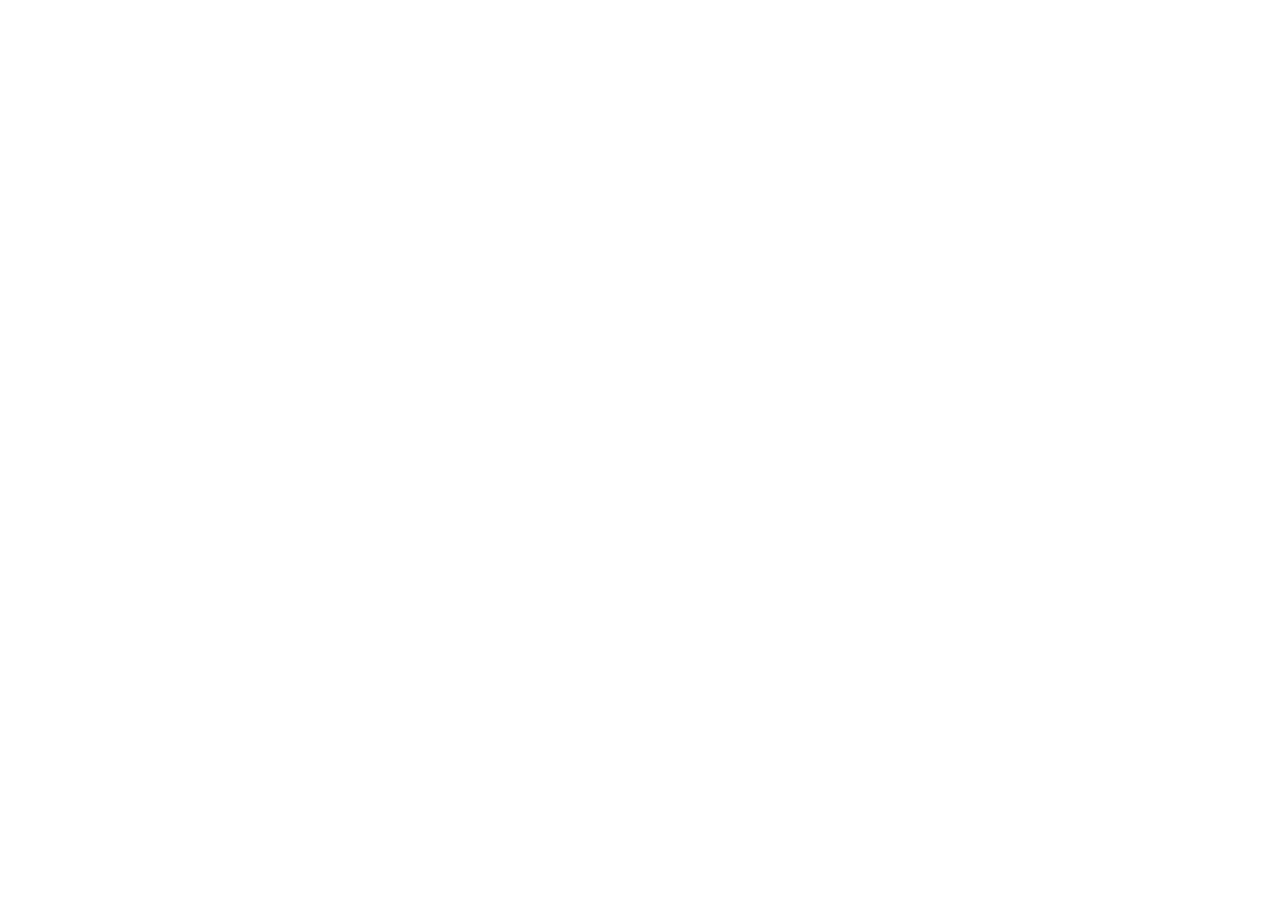
==== index.html @ 4b7cda22 "[skip lovable] Use tech stack vite_react_shadcn_ts_20250728_minor" ====
<!doctype html>
<html lang="en">
  <head>
    <meta charset="UTF-8" />
    <meta name="viewport" content="width=device-width, initial-scale=1.0" />
    <title>massivo-engage-page</title>
    <meta name="description" content="Lovable Generated Project" />
    <meta name="author" content="Lovable" />

    <meta property="og:title" content="massivo-engage-page" />
    <meta property="og:description" content="Lovable Generated Project" />
    <meta property="og:type" content="website" />
    <meta property="og:image" content="https://lovable.dev/opengraph-image-p98pqg.png" />

    <meta name="twitter:card" content="summary_large_image" />
    <meta name="twitter:site" content="@lovable_dev" />
    <meta name="twitter:image" content="https://lovable.dev/opengraph-image-p98pqg.png" />
  </head>

  <body>
    <div id="root"></div>
    <script type="module" src="/src/main.tsx"></script>
  </body>
</html>
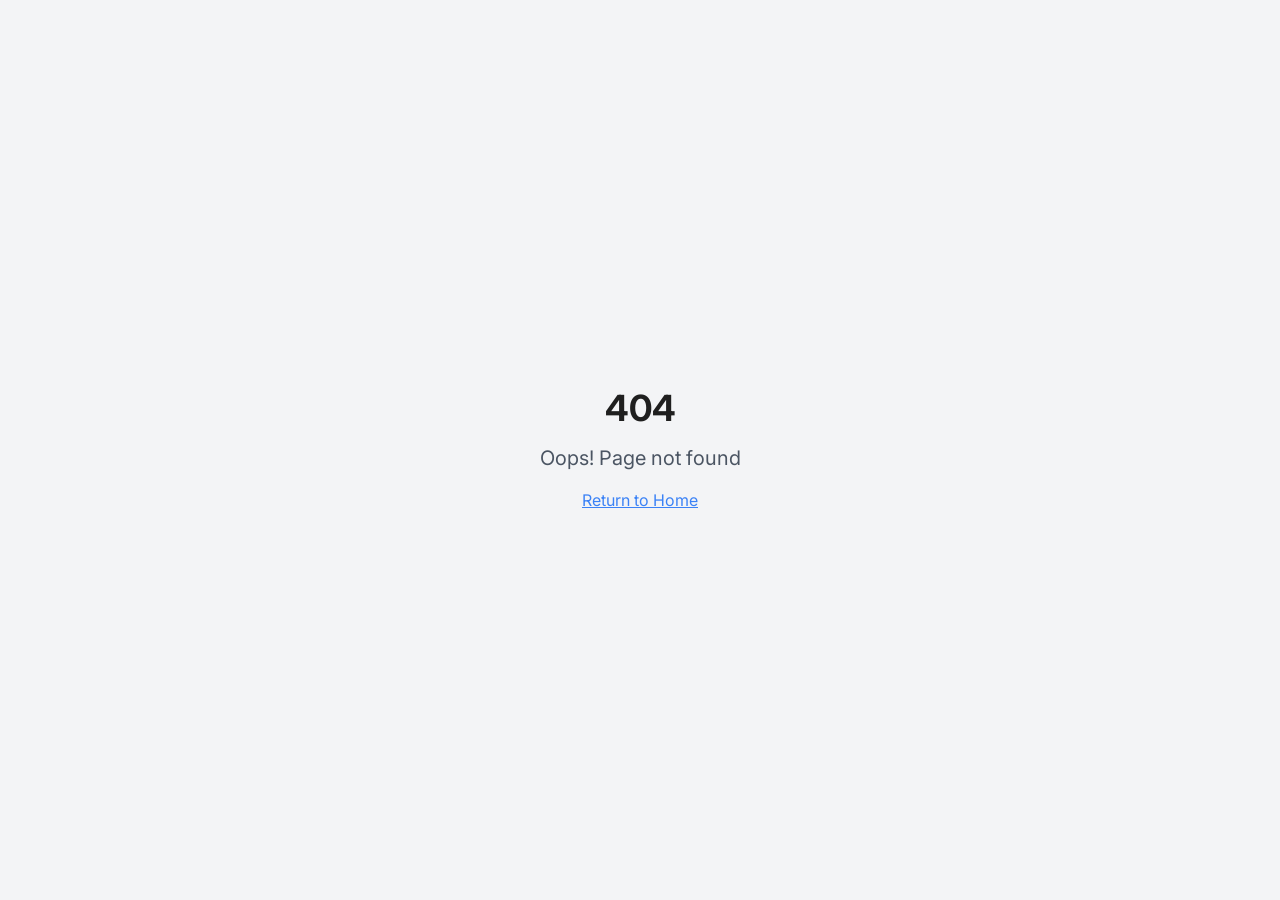
==== commit b7f8e1d8: "Updates" ====
--- a/index.html
+++ b/index.html
@@ -1,24 +1,29 @@
-<!doctype html>
-<html lang="en">
-  <head>
-    <meta charset="UTF-8" />
-    <meta name="viewport" content="width=device-width, initial-scale=1.0" />
-    <title>massivo-engage-page</title>
-    <meta name="description" content="Lovable Generated Project" />
-    <meta name="author" content="Lovable" />
-
-    <meta property="og:title" content="massivo-engage-page" />
-    <meta property="og:description" content="Lovable Generated Project" />
-    <meta property="og:type" content="website" />
-    <meta property="og:image" content="https://lovable.dev/opengraph-image-p98pqg.png" />
-
-    <meta name="twitter:card" content="summary_large_image" />
-    <meta name="twitter:site" content="@lovable_dev" />
-    <meta name="twitter:image" content="https://lovable.dev/opengraph-image-p98pqg.png" />
-  </head>
-
-  <body>
-    <div id="root"></div>
-    <script type="module" src="/src/main.tsx"></script>
-  </body>
-</html>
+<!doctype html>
+<html lang="en">
+  <head>
+    <meta charset="UTF-8" />
+    <meta name="viewport" content="width=device-width, initial-scale=1.0" />
+    <title>EmailMassivo - Smart Email Marketing & Automation Platform</title>
+    <meta name="description" content="Transform your email marketing with EmailMassivo. Powerful automation, beautiful templates, and advanced analytics to grow your business." />
+    <meta name="author" content="EmailMassivo" />
+    <link rel="preconnect" href="https://fonts.googleapis.com">
+    <link rel="preconnect" href="https://fonts.gstatic.com" crossorigin>
+    <link href="https://fonts.googleapis.com/css2?family=Inter:wght@300;400;500;600;700;800;900&display=swap" rel="stylesheet">
+
+    <meta property="og:title" content="EmailMassivo - Smart Email Marketing Platform" />
+    <meta property="og:description" content="Transform your email marketing with powerful automation and analytics" />
+    <meta property="og:type" content="website" />
+    <meta property="og:image" content="https://lovable.dev/opengraph-image-p98pqg.png" />
+
+    <meta name="twitter:card" content="summary_large_image" />
+    <meta name="twitter:site" content="@emailmassivo" />
+    <meta name="twitter:image" content="https://lovable.dev/opengraph-image-p98pqg.png" />
+    <script type="module" crossorigin src="/assets/index-ENmcmm9_.js"></script>
+    <link rel="stylesheet" crossorigin href="/assets/index-BE3-7nTD.css">
+  </head>
+
+  <body>
+    <div id="root"></div>+
+  </body>
+</html>
--- a/assets/index-BE3-7nTD.css
+++ b/assets/index-BE3-7nTD.css
@@ -0,0 +1 @@
+*,:before,:after{--tw-border-spacing-x: 0;--tw-border-spacing-y: 0;--tw-translate-x: 0;--tw-translate-y: 0;--tw-rotate: 0;--tw-skew-x: 0;--tw-skew-y: 0;--tw-scale-x: 1;--tw-scale-y: 1;--tw-pan-x: ;--tw-pan-y: ;--tw-pinch-zoom: ;--tw-scroll-snap-strictness: proximity;--tw-gradient-from-position: ;--tw-gradient-via-position: ;--tw-gradient-to-position: ;--tw-ordinal: ;--tw-slashed-zero: ;--tw-numeric-figure: ;--tw-numeric-spacing: ;--tw-numeric-fraction: ;--tw-ring-inset: ;--tw-ring-offset-width: 0px;--tw-ring-offset-color: #fff;--tw-ring-color: rgb(59 130 246 / .5);--tw-ring-offset-shadow: 0 0 #0000;--tw-ring-shadow: 0 0 #0000;--tw-shadow: 0 0 #0000;--tw-shadow-colored: 0 0 #0000;--tw-blur: ;--tw-brightness: ;--tw-contrast: ;--tw-grayscale: ;--tw-hue-rotate: ;--tw-invert: ;--tw-saturate: ;--tw-sepia: ;--tw-drop-shadow: ;--tw-backdrop-blur: ;--tw-backdrop-brightness: ;--tw-backdrop-contrast: ;--tw-backdrop-grayscale: ;--tw-backdrop-hue-rotate: ;--tw-backdrop-invert: ;--tw-backdrop-opacity: ;--tw-backdrop-saturate: ;--tw-backdrop-sepia: ;--tw-contain-size: ;--tw-contain-layout: ;--tw-contain-paint: ;--tw-contain-style: }::backdrop{--tw-border-spacing-x: 0;--tw-border-spacing-y: 0;--tw-translate-x: 0;--tw-translate-y: 0;--tw-rotate: 0;--tw-skew-x: 0;--tw-skew-y: 0;--tw-scale-x: 1;--tw-scale-y: 1;--tw-pan-x: ;--tw-pan-y: ;--tw-pinch-zoom: ;--tw-scroll-snap-strictness: proximity;--tw-gradient-from-position: ;--tw-gradient-via-position: ;--tw-gradient-to-position: ;--tw-ordinal: ;--tw-slashed-zero: ;--tw-numeric-figure: ;--tw-numeric-spacing: ;--tw-numeric-fraction: ;--tw-ring-inset: ;--tw-ring-offset-width: 0px;--tw-ring-offset-color: #fff;--tw-ring-color: rgb(59 130 246 / .5);--tw-ring-offset-shadow: 0 0 #0000;--tw-ring-shadow: 0 0 #0000;--tw-shadow: 0 0 #0000;--tw-shadow-colored: 0 0 #0000;--tw-blur: ;--tw-brightness: ;--tw-contrast: ;--tw-grayscale: ;--tw-hue-rotate: ;--tw-invert: ;--tw-saturate: ;--tw-sepia: ;--tw-drop-shadow: ;--tw-backdrop-blur: ;--tw-backdrop-brightness: ;--tw-backdrop-contrast: ;--tw-backdrop-grayscale: ;--tw-backdrop-hue-rotate: ;--tw-backdrop-invert: ;--tw-backdrop-opacity: ;--tw-backdrop-saturate: ;--tw-backdrop-sepia: ;--tw-contain-size: ;--tw-contain-layout: ;--tw-contain-paint: ;--tw-contain-style: }*,:before,:after{box-sizing:border-box;border-width:0;border-style:solid;border-color:#e5e7eb}:before,:after{--tw-content: ""}html,:host{line-height:1.5;-webkit-text-size-adjust:100%;-moz-tab-size:4;-o-tab-size:4;tab-size:4;font-family:ui-sans-serif,system-ui,sans-serif,"Apple Color Emoji","Segoe UI Emoji",Segoe UI Symbol,"Noto Color Emoji";font-feature-settings:normal;font-variation-settings:normal;-webkit-tap-highlight-color:transparent}body{margin:0;line-height:inherit}hr{height:0;color:inherit;border-top-width:1px}abbr:where([title]){-webkit-text-decoration:underline dotted;text-decoration:underline dotted}h1,h2,h3,h4,h5,h6{font-size:inherit;font-weight:inherit}a{color:inherit;text-decoration:inherit}b,strong{font-weight:bolder}code,kbd,samp,pre{font-family:ui-monospace,SFMono-Regular,Menlo,Monaco,Consolas,Liberation Mono,Courier New,monospace;font-feature-settings:normal;font-variation-settings:normal;font-size:1em}small{font-size:80%}sub,sup{font-size:75%;line-height:0;position:relative;vertical-align:baseline}sub{bottom:-.25em}sup{top:-.5em}table{text-indent:0;border-color:inherit;border-collapse:collapse}button,input,optgroup,select,textarea{font-family:inherit;font-feature-settings:inherit;font-variation-settings:inherit;font-size:100%;font-weight:inherit;line-height:inherit;letter-spacing:inherit;color:inherit;margin:0;padding:0}button,select{text-transform:none}button,input:where([type=button]),input:where([type=reset]),input:where([type=submit]){-webkit-appearance:button;background-color:transparent;background-image:none}:-moz-focusring{outline:auto}:-moz-ui-invalid{box-shadow:none}progress{vertical-align:baseline}::-webkit-inner-spin-button,::-webkit-outer-spin-button{height:auto}[type=search]{-webkit-appearance:textfield;outline-offset:-2px}::-webkit-search-decoration{-webkit-appearance:none}::-webkit-file-upload-button{-webkit-appearance:button;font:inherit}summary{display:list-item}blockquote,dl,dd,h1,h2,h3,h4,h5,h6,hr,figure,p,pre{margin:0}fieldset{margin:0;padding:0}legend{padding:0}ol,ul,menu{list-style:none;margin:0;padding:0}dialog{padding:0}textarea{resize:vertical}input::-moz-placeholder,textarea::-moz-placeholder{opacity:1;color:#9ca3af}input::placeholder,textarea::placeholder{opacity:1;color:#9ca3af}button,[role=button]{cursor:pointer}:disabled{cursor:default}img,svg,video,canvas,audio,iframe,embed,object{display:block;vertical-align:middle}img,video{max-width:100%;height:auto}[hidden]:where(:not([hidden=until-found])){display:none}:root{--background: 0 0% 98%;--foreground: 0 0% 12%;--card: 0 0% 100%;--card-foreground: 0 0% 12%;--popover: 0 0% 100%;--popover-foreground: 0 0% 12%;--primary: 221 83% 53%;--primary-foreground: 0 0% 100%;--secondary: 0 0% 96%;--secondary-foreground: 0 0% 12%;--muted: 0 0% 92%;--muted-foreground: 0 0% 45%;--accent: 221 83% 53%;--accent-foreground: 0 0% 100%;--destructive: 0 84% 60%;--destructive-foreground: 0 0% 100%;--border: 0 0% 90%;--input: 0 0% 90%;--ring: 221 83% 53%;--radius: .5rem;--hero-gradient-from: 221 83% 53%;--hero-gradient-to: 221 83% 53%;--glass-bg: 0 0% 100% / .8;--glass-border: 0 0% 90%;--shadow-sm: 0 1px 2px 0 hsl(0 0% 0% / .05);--shadow-md: 0 2px 4px 0 hsl(0 0% 0% / .06);--shadow-lg: 0 4px 8px 0 hsl(0 0% 0% / .08);--shadow-xl: 0 8px 16px 0 hsl(0 0% 0% / .1)}.dark{--background: 0 0% 7%;--foreground: 0 0% 95%;--card: 0 0% 10%;--card-foreground: 0 0% 95%;--popover: 0 0% 10%;--popover-foreground: 0 0% 95%;--primary: 221 83% 53%;--primary-foreground: 0 0% 100%;--secondary: 0 0% 14%;--secondary-foreground: 0 0% 95%;--muted: 0 0% 14%;--muted-foreground: 0 0% 60%;--accent: 221 83% 53%;--accent-foreground: 0 0% 100%;--destructive: 0 63% 31%;--destructive-foreground: 0 0% 100%;--border: 0 0% 20%;--input: 0 0% 20%;--ring: 221 83% 53%;--hero-gradient-from: 221 83% 53%;--hero-gradient-to: 221 83% 53%;--glass-bg: 0 0% 10% / .8;--glass-border: 0 0% 20%;--shadow-sm: 0 1px 2px 0 hsl(0 0% 0% / .5);--shadow-md: 0 2px 4px 0 hsl(0 0% 0% / .6);--shadow-lg: 0 4px 8px 0 hsl(0 0% 0% / .7);--shadow-xl: 0 8px 16px 0 hsl(0 0% 0% / .8)}*{border-color:hsl(var(--border))}body{background-color:hsl(var(--background));font-family:ui-sans-serif,system-ui,sans-serif,"Apple Color Emoji","Segoe UI Emoji",Segoe UI Symbol,"Noto Color Emoji";color:hsl(var(--foreground));-webkit-font-smoothing:antialiased;-moz-osx-font-smoothing:grayscale;font-family:Inter,-apple-system,BlinkMacSystemFont,Segoe UI,sans-serif}html{scroll-behavior:smooth}.container{width:100%;margin-right:auto;margin-left:auto;padding-right:2rem;padding-left:2rem}@media (min-width: 1400px){.container{max-width:1400px}}.sr-only{position:absolute;width:1px;height:1px;padding:0;margin:-1px;overflow:hidden;clip:rect(0,0,0,0);white-space:nowrap;border-width:0}.pointer-events-none{pointer-events:none}.pointer-events-auto{pointer-events:auto}.visible{visibility:visible}.invisible{visibility:hidden}.fixed{position:fixed}.absolute{position:absolute}.relative{position:relative}.inset-0{top:0;right:0;bottom:0;left:0}.inset-x-0{left:0;right:0}.inset-y-0{top:0;bottom:0}.-bottom-12{bottom:-3rem}.-left-12{left:-3rem}.-right-12{right:-3rem}.-top-12{top:-3rem}.-top-3{top:-.75rem}.bottom-0{bottom:0}.left-0{left:0}.left-1{left:.25rem}.left-1\/2{left:50%}.left-2{left:.5rem}.left-\[50\%\]{left:50%}.right-0{right:0}.right-1{right:.25rem}.right-2{right:.5rem}.right-3{right:.75rem}.right-4{right:1rem}.top-0{top:0}.top-1\.5{top:.375rem}.top-1\/2{top:50%}.top-2{top:.5rem}.top-3\.5{top:.875rem}.top-4{top:1rem}.top-\[1px\]{top:1px}.top-\[50\%\]{top:50%}.top-\[60\%\]{top:60%}.top-full{top:100%}.z-10{z-index:10}.z-20{z-index:20}.z-50{z-index:50}.z-\[100\]{z-index:100}.z-\[1\]{z-index:1}.order-1{order:1}.order-2{order:2}.-mx-1{margin-left:-.25rem;margin-right:-.25rem}.mx-2{margin-left:.5rem;margin-right:.5rem}.mx-3\.5{margin-left:.875rem;margin-right:.875rem}.mx-auto{margin-left:auto;margin-right:auto}.my-0\.5{margin-top:.125rem;margin-bottom:.125rem}.my-1{margin-top:.25rem;margin-bottom:.25rem}.-ml-4{margin-left:-1rem}.-mt-4{margin-top:-1rem}.mb-1{margin-bottom:.25rem}.mb-12{margin-bottom:3rem}.mb-24{margin-bottom:6rem}.mb-3{margin-bottom:.75rem}.mb-32{margin-bottom:8rem}.mb-4{margin-bottom:1rem}.mb-6{margin-bottom:1.5rem}.mb-8{margin-bottom:2rem}.ml-1{margin-left:.25rem}.ml-2{margin-left:.5rem}.ml-auto{margin-left:auto}.mr-2{margin-right:.5rem}.mt-0\.5{margin-top:.125rem}.mt-1{margin-top:.25rem}.mt-1\.5{margin-top:.375rem}.mt-2{margin-top:.5rem}.mt-24{margin-top:6rem}.mt-4{margin-top:1rem}.mt-auto{margin-top:auto}.block{display:block}.flex{display:flex}.inline-flex{display:inline-flex}.table{display:table}.grid{display:grid}.hidden{display:none}.aspect-square{aspect-ratio:1 / 1}.aspect-video{aspect-ratio:16 / 9}.size-4{width:1rem;height:1rem}.h-1\.5{height:.375rem}.h-10{height:2.5rem}.h-11{height:2.75rem}.h-12{height:3rem}.h-2{height:.5rem}.h-2\.5{height:.625rem}.h-3{height:.75rem}.h-3\.5{height:.875rem}.h-4{height:1rem}.h-5{height:1.25rem}.h-6{height:1.5rem}.h-7{height:1.75rem}.h-8{height:2rem}.h-9{height:2.25rem}.h-\[1px\]{height:1px}.h-\[var\(--radix-navigation-menu-viewport-height\)\]{height:var(--radix-navigation-menu-viewport-height)}.h-\[var\(--radix-select-trigger-height\)\]{height:var(--radix-select-trigger-height)}.h-auto{height:auto}.h-full{height:100%}.h-px{height:1px}.h-svh{height:100svh}.max-h-96{max-height:24rem}.max-h-\[300px\]{max-height:300px}.max-h-screen{max-height:100vh}.min-h-0{min-height:0px}.min-h-\[80px\]{min-height:80px}.min-h-screen{min-height:100vh}.min-h-svh{min-height:100svh}.w-0{width:0px}.w-1{width:.25rem}.w-10{width:2.5rem}.w-11{width:2.75rem}.w-12{width:3rem}.w-2{width:.5rem}.w-2\.5{width:.625rem}.w-3{width:.75rem}.w-3\.5{width:.875rem}.w-3\/4{width:75%}.w-4{width:1rem}.w-5{width:1.25rem}.w-6{width:1.5rem}.w-64{width:16rem}.w-7{width:1.75rem}.w-72{width:18rem}.w-8{width:2rem}.w-9{width:2.25rem}.w-\[--sidebar-width\]{width:var(--sidebar-width)}.w-\[100px\]{width:100px}.w-\[1px\]{width:1px}.w-auto{width:auto}.w-full{width:100%}.w-max{width:-moz-max-content;width:max-content}.w-px{width:1px}.min-w-0{min-width:0px}.min-w-5{min-width:1.25rem}.min-w-\[12rem\]{min-width:12rem}.min-w-\[8rem\]{min-width:8rem}.min-w-\[var\(--radix-select-trigger-width\)\]{min-width:var(--radix-select-trigger-width)}.max-w-2xl{max-width:42rem}.max-w-3xl{max-width:48rem}.max-w-4xl{max-width:56rem}.max-w-6xl{max-width:72rem}.max-w-7xl{max-width:80rem}.max-w-\[--skeleton-width\]{max-width:var(--skeleton-width)}.max-w-lg{max-width:32rem}.max-w-max{max-width:-moz-max-content;max-width:max-content}.max-w-sm{max-width:24rem}.max-w-xl{max-width:36rem}.flex-1{flex:1 1 0%}.flex-shrink-0,.shrink-0{flex-shrink:0}.grow{flex-grow:1}.grow-0{flex-grow:0}.basis-full{flex-basis:100%}.caption-bottom{caption-side:bottom}.border-collapse{border-collapse:collapse}.-translate-x-1\/2{--tw-translate-x: -50%;transform:translate(var(--tw-translate-x),var(--tw-translate-y)) rotate(var(--tw-rotate)) skew(var(--tw-skew-x)) skewY(var(--tw-skew-y)) scaleX(var(--tw-scale-x)) scaleY(var(--tw-scale-y))}.-translate-x-px{--tw-translate-x: -1px;transform:translate(var(--tw-translate-x),var(--tw-translate-y)) rotate(var(--tw-rotate)) skew(var(--tw-skew-x)) skewY(var(--tw-skew-y)) scaleX(var(--tw-scale-x)) scaleY(var(--tw-scale-y))}.-translate-y-1\/2{--tw-translate-y: -50%;transform:translate(var(--tw-translate-x),var(--tw-translate-y)) rotate(var(--tw-rotate)) skew(var(--tw-skew-x)) skewY(var(--tw-skew-y)) scaleX(var(--tw-scale-x)) scaleY(var(--tw-scale-y))}.translate-x-\[-50\%\]{--tw-translate-x: -50%;transform:translate(var(--tw-translate-x),var(--tw-translate-y)) rotate(var(--tw-rotate)) skew(var(--tw-skew-x)) skewY(var(--tw-skew-y)) scaleX(var(--tw-scale-x)) scaleY(var(--tw-scale-y))}.translate-x-px{--tw-translate-x: 1px;transform:translate(var(--tw-translate-x),var(--tw-translate-y)) rotate(var(--tw-rotate)) skew(var(--tw-skew-x)) skewY(var(--tw-skew-y)) scaleX(var(--tw-scale-x)) scaleY(var(--tw-scale-y))}.translate-y-\[-50\%\]{--tw-translate-y: -50%;transform:translate(var(--tw-translate-x),var(--tw-translate-y)) rotate(var(--tw-rotate)) skew(var(--tw-skew-x)) skewY(var(--tw-skew-y)) scaleX(var(--tw-scale-x)) scaleY(var(--tw-scale-y))}.rotate-45{--tw-rotate: 45deg;transform:translate(var(--tw-translate-x),var(--tw-translate-y)) rotate(var(--tw-rotate)) skew(var(--tw-skew-x)) skewY(var(--tw-skew-y)) scaleX(var(--tw-scale-x)) scaleY(var(--tw-scale-y))}.rotate-90{--tw-rotate: 90deg;transform:translate(var(--tw-translate-x),var(--tw-translate-y)) rotate(var(--tw-rotate)) skew(var(--tw-skew-x)) skewY(var(--tw-skew-y)) scaleX(var(--tw-scale-x)) scaleY(var(--tw-scale-y))}.transform{transform:translate(var(--tw-translate-x),var(--tw-translate-y)) rotate(var(--tw-rotate)) skew(var(--tw-skew-x)) skewY(var(--tw-skew-y)) scaleX(var(--tw-scale-x)) scaleY(var(--tw-scale-y))}@keyframes fade-in{0%{opacity:0;transform:translateY(10px)}to{opacity:1;transform:translateY(0)}}.animate-fade-in{animation:fade-in .6s ease-out}@keyframes fade-in-up{0%{opacity:0;transform:translateY(20px)}to{opacity:1;transform:translateY(0)}}.animate-fade-in-up{animation:fade-in-up .8s ease-out}@keyframes pulse{50%{opacity:.5}}.animate-pulse{animation:pulse 2s cubic-bezier(.4,0,.6,1) infinite}.cursor-default{cursor:default}.cursor-pointer{cursor:pointer}.touch-none{touch-action:none}.select-none{-webkit-user-select:none;-moz-user-select:none;user-select:none}.list-none{list-style-type:none}.flex-row{flex-direction:row}.flex-col{flex-direction:column}.flex-col-reverse{flex-direction:column-reverse}.flex-wrap{flex-wrap:wrap}.items-start{align-items:flex-start}.items-end{align-items:flex-end}.items-center{align-items:center}.items-stretch{align-items:stretch}.justify-end{justify-content:flex-end}.justify-center{justify-content:center}.justify-between{justify-content:space-between}.gap-1{gap:.25rem}.gap-1\.5{gap:.375rem}.gap-12{gap:3rem}.gap-2{gap:.5rem}.gap-20{gap:5rem}.gap-24{gap:6rem}.gap-4{gap:1rem}.gap-8{gap:2rem}.space-x-1>:not([hidden])~:not([hidden]){--tw-space-x-reverse: 0;margin-right:calc(.25rem * var(--tw-space-x-reverse));margin-left:calc(.25rem * calc(1 - var(--tw-space-x-reverse)))}.space-x-16>:not([hidden])~:not([hidden]){--tw-space-x-reverse: 0;margin-right:calc(4rem * var(--tw-space-x-reverse));margin-left:calc(4rem * calc(1 - var(--tw-space-x-reverse)))}.space-x-2>:not([hidden])~:not([hidden]){--tw-space-x-reverse: 0;margin-right:calc(.5rem * var(--tw-space-x-reverse));margin-left:calc(.5rem * calc(1 - var(--tw-space-x-reverse)))}.space-x-3>:not([hidden])~:not([hidden]){--tw-space-x-reverse: 0;margin-right:calc(.75rem * var(--tw-space-x-reverse));margin-left:calc(.75rem * calc(1 - var(--tw-space-x-reverse)))}.space-x-4>:not([hidden])~:not([hidden]){--tw-space-x-reverse: 0;margin-right:calc(1rem * var(--tw-space-x-reverse));margin-left:calc(1rem * calc(1 - var(--tw-space-x-reverse)))}.space-x-6>:not([hidden])~:not([hidden]){--tw-space-x-reverse: 0;margin-right:calc(1.5rem * var(--tw-space-x-reverse));margin-left:calc(1.5rem * calc(1 - var(--tw-space-x-reverse)))}.space-x-8>:not([hidden])~:not([hidden]){--tw-space-x-reverse: 0;margin-right:calc(2rem * var(--tw-space-x-reverse));margin-left:calc(2rem * calc(1 - var(--tw-space-x-reverse)))}.space-y-1>:not([hidden])~:not([hidden]){--tw-space-y-reverse: 0;margin-top:calc(.25rem * calc(1 - var(--tw-space-y-reverse)));margin-bottom:calc(.25rem * var(--tw-space-y-reverse))}.space-y-1\.5>:not([hidden])~:not([hidden]){--tw-space-y-reverse: 0;margin-top:calc(.375rem * calc(1 - var(--tw-space-y-reverse)));margin-bottom:calc(.375rem * var(--tw-space-y-reverse))}.space-y-2>:not([hidden])~:not([hidden]){--tw-space-y-reverse: 0;margin-top:calc(.5rem * calc(1 - var(--tw-space-y-reverse)));margin-bottom:calc(.5rem * var(--tw-space-y-reverse))}.space-y-2\.5>:not([hidden])~:not([hidden]){--tw-space-y-reverse: 0;margin-top:calc(.625rem * calc(1 - var(--tw-space-y-reverse)));margin-bottom:calc(.625rem * var(--tw-space-y-reverse))}.space-y-3>:not([hidden])~:not([hidden]){--tw-space-y-reverse: 0;margin-top:calc(.75rem * calc(1 - var(--tw-space-y-reverse)));margin-bottom:calc(.75rem * var(--tw-space-y-reverse))}.space-y-4>:not([hidden])~:not([hidden]){--tw-space-y-reverse: 0;margin-top:calc(1rem * calc(1 - var(--tw-space-y-reverse)));margin-bottom:calc(1rem * var(--tw-space-y-reverse))}.space-y-6>:not([hidden])~:not([hidden]){--tw-space-y-reverse: 0;margin-top:calc(1.5rem * calc(1 - var(--tw-space-y-reverse)));margin-bottom:calc(1.5rem * var(--tw-space-y-reverse))}.space-y-8>:not([hidden])~:not([hidden]){--tw-space-y-reverse: 0;margin-top:calc(2rem * calc(1 - var(--tw-space-y-reverse)));margin-bottom:calc(2rem * var(--tw-space-y-reverse))}.overflow-auto{overflow:auto}.overflow-hidden{overflow:hidden}.overflow-y-auto{overflow-y:auto}.overflow-x-hidden{overflow-x:hidden}.whitespace-nowrap{white-space:nowrap}.break-words{overflow-wrap:break-word}.rounded-\[2px\]{border-radius:2px}.rounded-\[inherit\]{border-radius:inherit}.rounded-full{border-radius:9999px}.rounded-lg{border-radius:var(--radius)}.rounded-md{border-radius:calc(var(--radius) - 2px)}.rounded-sm{border-radius:calc(var(--radius) - 4px)}.rounded-xl{border-radius:.75rem}.rounded-t-\[10px\]{border-top-left-radius:10px;border-top-right-radius:10px}.rounded-tl-sm{border-top-left-radius:calc(var(--radius) - 4px)}.border{border-width:1px}.border-2{border-width:2px}.border-\[1\.5px\]{border-width:1.5px}.border-y{border-top-width:1px;border-bottom-width:1px}.border-b{border-bottom-width:1px}.border-l{border-left-width:1px}.border-r{border-right-width:1px}.border-t{border-top-width:1px}.border-dashed{border-style:dashed}.border-\[--color-border\]{border-color:var(--color-border)}.border-border{border-color:hsl(var(--border))}.border-border\/50{border-color:hsl(var(--border) / .5)}.border-destructive{border-color:hsl(var(--destructive))}.border-destructive\/50{border-color:hsl(var(--destructive) / .5)}.border-foreground{border-color:hsl(var(--foreground))}.border-input{border-color:hsl(var(--input))}.border-primary{border-color:hsl(var(--primary))}.border-transparent{border-color:transparent}.border-l-transparent{border-left-color:transparent}.border-t-transparent{border-top-color:transparent}.bg-\[--color-bg\]{background-color:var(--color-bg)}.bg-accent{background-color:hsl(var(--accent))}.bg-background{background-color:hsl(var(--background))}.bg-black\/80{background-color:#000c}.bg-border{background-color:hsl(var(--border))}.bg-card{background-color:hsl(var(--card))}.bg-destructive{background-color:hsl(var(--destructive))}.bg-foreground{background-color:hsl(var(--foreground))}.bg-gray-100{--tw-bg-opacity: 1;background-color:rgb(243 244 246 / var(--tw-bg-opacity, 1))}.bg-muted{background-color:hsl(var(--muted))}.bg-muted\/30{background-color:hsl(var(--muted) / .3)}.bg-muted\/50{background-color:hsl(var(--muted) / .5)}.bg-popover{background-color:hsl(var(--popover))}.bg-primary{background-color:hsl(var(--primary))}.bg-primary\/10{background-color:hsl(var(--primary) / .1)}.bg-secondary{background-color:hsl(var(--secondary))}.bg-transparent{background-color:transparent}.fill-current{fill:currentColor}.fill-primary{fill:hsl(var(--primary))}.p-0{padding:0}.p-1{padding:.25rem}.p-10{padding:2.5rem}.p-2{padding:.5rem}.p-3{padding:.75rem}.p-4{padding:1rem}.p-6{padding:1.5rem}.p-8{padding:2rem}.p-\[1px\]{padding:1px}.px-1{padding-left:.25rem;padding-right:.25rem}.px-2{padding-left:.5rem;padding-right:.5rem}.px-2\.5{padding-left:.625rem;padding-right:.625rem}.px-3{padding-left:.75rem;padding-right:.75rem}.px-4{padding-left:1rem;padding-right:1rem}.px-5{padding-left:1.25rem;padding-right:1.25rem}.px-6{padding-left:1.5rem;padding-right:1.5rem}.px-8{padding-left:2rem;padding-right:2rem}.py-0\.5{padding-top:.125rem;padding-bottom:.125rem}.py-1{padding-top:.25rem;padding-bottom:.25rem}.py-1\.5{padding-top:.375rem;padding-bottom:.375rem}.py-16{padding-top:4rem;padding-bottom:4rem}.py-2{padding-top:.5rem;padding-bottom:.5rem}.py-3{padding-top:.75rem;padding-bottom:.75rem}.py-32{padding-top:8rem;padding-bottom:8rem}.py-4{padding-top:1rem;padding-bottom:1rem}.py-5{padding-top:1.25rem;padding-bottom:1.25rem}.py-6{padding-top:1.5rem;padding-bottom:1.5rem}.pb-3{padding-bottom:.75rem}.pb-32{padding-bottom:8rem}.pb-4{padding-bottom:1rem}.pb-5{padding-bottom:1.25rem}.pl-2\.5{padding-left:.625rem}.pl-4{padding-left:1rem}.pl-8{padding-left:2rem}.pr-2{padding-right:.5rem}.pr-2\.5{padding-right:.625rem}.pr-8{padding-right:2rem}.pt-0{padding-top:0}.pt-1{padding-top:.25rem}.pt-3{padding-top:.75rem}.pt-4{padding-top:1rem}.pt-40{padding-top:10rem}.pt-8{padding-top:2rem}.text-left{text-align:left}.text-center{text-align:center}.align-middle{vertical-align:middle}.font-mono{font-family:ui-monospace,SFMono-Regular,Menlo,Monaco,Consolas,Liberation Mono,Courier New,monospace}.text-2xl{font-size:1.5rem;line-height:2rem}.text-4xl{font-size:2.25rem;line-height:2.5rem}.text-5xl{font-size:3rem;line-height:1}.text-6xl{font-size:3.75rem;line-height:1}.text-\[0\.8rem\]{font-size:.8rem}.text-base{font-size:1rem;line-height:1.5rem}.text-lg{font-size:1.125rem;line-height:1.75rem}.text-sm{font-size:.875rem;line-height:1.25rem}.text-xl{font-size:1.25rem;line-height:1.75rem}.text-xs{font-size:.75rem;line-height:1rem}.font-bold{font-weight:700}.font-light{font-weight:300}.font-medium{font-weight:500}.font-normal{font-weight:400}.font-semibold{font-weight:600}.tabular-nums{--tw-numeric-spacing: tabular-nums;font-variant-numeric:var(--tw-ordinal) var(--tw-slashed-zero) var(--tw-numeric-figure) var(--tw-numeric-spacing) var(--tw-numeric-fraction)}.leading-\[1\.1\]{line-height:1.1}.leading-none{line-height:1}.leading-relaxed{line-height:1.625}.tracking-tight{letter-spacing:-.025em}.tracking-widest{letter-spacing:.1em}.text-accent-foreground{color:hsl(var(--accent-foreground))}.text-background{color:hsl(var(--background))}.text-blue-500{--tw-text-opacity: 1;color:rgb(59 130 246 / var(--tw-text-opacity, 1))}.text-card-foreground{color:hsl(var(--card-foreground))}.text-current{color:currentColor}.text-destructive{color:hsl(var(--destructive))}.text-destructive-foreground{color:hsl(var(--destructive-foreground))}.text-foreground{color:hsl(var(--foreground))}.text-foreground\/50{color:hsl(var(--foreground) / .5)}.text-gray-600{--tw-text-opacity: 1;color:rgb(75 85 99 / var(--tw-text-opacity, 1))}.text-muted-foreground{color:hsl(var(--muted-foreground))}.text-popover-foreground{color:hsl(var(--popover-foreground))}.text-primary{color:hsl(var(--primary))}.text-primary-foreground{color:hsl(var(--primary-foreground))}.text-secondary-foreground{color:hsl(var(--secondary-foreground))}.underline{text-decoration-line:underline}.underline-offset-4{text-underline-offset:4px}.opacity-0{opacity:0}.opacity-50{opacity:.5}.opacity-60{opacity:.6}.opacity-70{opacity:.7}.opacity-90{opacity:.9}.shadow-\[0_0_0_1px_hsl\(var\(--sidebar-border\)\)\]{--tw-shadow: 0 0 0 1px hsl(var(--sidebar-border));--tw-shadow-colored: 0 0 0 1px var(--tw-shadow-color);box-shadow:var(--tw-ring-offset-shadow, 0 0 #0000),var(--tw-ring-shadow, 0 0 #0000),var(--tw-shadow)}.shadow-lg{--tw-shadow: 0 10px 15px -3px rgb(0 0 0 / .1), 0 4px 6px -4px rgb(0 0 0 / .1);--tw-shadow-colored: 0 10px 15px -3px var(--tw-shadow-color), 0 4px 6px -4px var(--tw-shadow-color);box-shadow:var(--tw-ring-offset-shadow, 0 0 #0000),var(--tw-ring-shadow, 0 0 #0000),var(--tw-shadow)}.shadow-md{--tw-shadow: 0 4px 6px -1px rgb(0 0 0 / .1), 0 2px 4px -2px rgb(0 0 0 / .1);--tw-shadow-colored: 0 4px 6px -1px var(--tw-shadow-color), 0 2px 4px -2px var(--tw-shadow-color);box-shadow:var(--tw-ring-offset-shadow, 0 0 #0000),var(--tw-ring-shadow, 0 0 #0000),var(--tw-shadow)}.shadow-minimal{--tw-shadow: 0 1px 3px 0 rgba(0, 0, 0, .05);--tw-shadow-colored: 0 1px 3px 0 var(--tw-shadow-color);box-shadow:var(--tw-ring-offset-shadow, 0 0 #0000),var(--tw-ring-shadow, 0 0 #0000),var(--tw-shadow)}.shadow-none{--tw-shadow: 0 0 #0000;--tw-shadow-colored: 0 0 #0000;box-shadow:var(--tw-ring-offset-shadow, 0 0 #0000),var(--tw-ring-shadow, 0 0 #0000),var(--tw-shadow)}.shadow-sm{--tw-shadow: 0 1px 2px 0 rgb(0 0 0 / .05);--tw-shadow-colored: 0 1px 2px 0 var(--tw-shadow-color);box-shadow:var(--tw-ring-offset-shadow, 0 0 #0000),var(--tw-ring-shadow, 0 0 #0000),var(--tw-shadow)}.shadow-xl{--tw-shadow: 0 20px 25px -5px rgb(0 0 0 / .1), 0 8px 10px -6px rgb(0 0 0 / .1);--tw-shadow-colored: 0 20px 25px -5px var(--tw-shadow-color), 0 8px 10px -6px var(--tw-shadow-color);box-shadow:var(--tw-ring-offset-shadow, 0 0 #0000),var(--tw-ring-shadow, 0 0 #0000),var(--tw-shadow)}.outline-none{outline:2px solid transparent;outline-offset:2px}.outline{outline-style:solid}.ring-0{--tw-ring-offset-shadow: var(--tw-ring-inset) 0 0 0 var(--tw-ring-offset-width) var(--tw-ring-offset-color);--tw-ring-shadow: var(--tw-ring-inset) 0 0 0 calc(0px + var(--tw-ring-offset-width)) var(--tw-ring-color);box-shadow:var(--tw-ring-offset-shadow),var(--tw-ring-shadow),var(--tw-shadow, 0 0 #0000)}.ring-2{--tw-ring-offset-shadow: var(--tw-ring-inset) 0 0 0 var(--tw-ring-offset-width) var(--tw-ring-offset-color);--tw-ring-shadow: var(--tw-ring-inset) 0 0 0 calc(2px + var(--tw-ring-offset-width)) var(--tw-ring-color);box-shadow:var(--tw-ring-offset-shadow),var(--tw-ring-shadow),var(--tw-shadow, 0 0 #0000)}.ring-ring{--tw-ring-color: hsl(var(--ring))}.ring-offset-background{--tw-ring-offset-color: hsl(var(--background))}.filter{filter:var(--tw-blur) var(--tw-brightness) var(--tw-contrast) var(--tw-grayscale) var(--tw-hue-rotate) var(--tw-invert) var(--tw-saturate) var(--tw-sepia) var(--tw-drop-shadow)}.transition{transition-property:color,background-color,border-color,text-decoration-color,fill,stroke,opacity,box-shadow,transform,filter,-webkit-backdrop-filter;transition-property:color,background-color,border-color,text-decoration-color,fill,stroke,opacity,box-shadow,transform,filter,backdrop-filter;transition-property:color,background-color,border-color,text-decoration-color,fill,stroke,opacity,box-shadow,transform,filter,backdrop-filter,-webkit-backdrop-filter;transition-timing-function:cubic-bezier(.4,0,.2,1);transition-duration:.15s}.transition-\[left\,right\,width\]{transition-property:left,right,width;transition-timing-function:cubic-bezier(.4,0,.2,1);transition-duration:.15s}.transition-\[margin\,opa\]{transition-property:margin,opa;transition-timing-function:cubic-bezier(.4,0,.2,1);transition-duration:.15s}.transition-\[width\,height\,padding\]{transition-property:width,height,padding;transition-timing-function:cubic-bezier(.4,0,.2,1);transition-duration:.15s}.transition-\[width\]{transition-property:width;transition-timing-function:cubic-bezier(.4,0,.2,1);transition-duration:.15s}.transition-all{transition-property:all;transition-timing-function:cubic-bezier(.4,0,.2,1);transition-duration:.15s}.transition-colors{transition-property:color,background-color,border-color,text-decoration-color,fill,stroke;transition-timing-function:cubic-bezier(.4,0,.2,1);transition-duration:.15s}.transition-opacity{transition-property:opacity;transition-timing-function:cubic-bezier(.4,0,.2,1);transition-duration:.15s}.transition-transform{transition-property:transform;transition-timing-function:cubic-bezier(.4,0,.2,1);transition-duration:.15s}.duration-1000{transition-duration:1s}.duration-200{transition-duration:.2s}.duration-300{transition-duration:.3s}.ease-in-out{transition-timing-function:cubic-bezier(.4,0,.2,1)}.ease-linear{transition-timing-function:linear}@keyframes enter{0%{opacity:var(--tw-enter-opacity, 1);transform:translate3d(var(--tw-enter-translate-x, 0),var(--tw-enter-translate-y, 0),0) scale3d(var(--tw-enter-scale, 1),var(--tw-enter-scale, 1),var(--tw-enter-scale, 1)) rotate(var(--tw-enter-rotate, 0))}}@keyframes exit{to{opacity:var(--tw-exit-opacity, 1);transform:translate3d(var(--tw-exit-translate-x, 0),var(--tw-exit-translate-y, 0),0) scale3d(var(--tw-exit-scale, 1),var(--tw-exit-scale, 1),var(--tw-exit-scale, 1)) rotate(var(--tw-exit-rotate, 0))}}.animate-in{animation-name:enter;animation-duration:.15s;--tw-enter-opacity: initial;--tw-enter-scale: initial;--tw-enter-rotate: initial;--tw-enter-translate-x: initial;--tw-enter-translate-y: initial}.fade-in-0{--tw-enter-opacity: 0}.fade-in-80{--tw-enter-opacity: .8}.zoom-in-95{--tw-enter-scale: .95}.duration-1000{animation-duration:1s}.duration-200{animation-duration:.2s}.duration-300{animation-duration:.3s}.ease-in-out{animation-timing-function:cubic-bezier(.4,0,.2,1)}.ease-linear{animation-timing-function:linear}.running{animation-play-state:running}.text-balance{text-wrap:balance}.glass-effect{background:hsl(var(--glass-bg));backdrop-filter:blur(20px);-webkit-backdrop-filter:blur(20px);border:1px solid hsl(var(--glass-border))}.file\:border-0::file-selector-button{border-width:0px}.file\:bg-transparent::file-selector-button{background-color:transparent}.file\:text-sm::file-selector-button{font-size:.875rem;line-height:1.25rem}.file\:font-medium::file-selector-button{font-weight:500}.file\:text-foreground::file-selector-button{color:hsl(var(--foreground))}.placeholder\:text-muted-foreground::-moz-placeholder{color:hsl(var(--muted-foreground))}.placeholder\:text-muted-foreground::placeholder{color:hsl(var(--muted-foreground))}.after\:absolute:after{content:var(--tw-content);position:absolute}.after\:-inset-2:after{content:var(--tw-content);top:-.5rem;right:-.5rem;bottom:-.5rem;left:-.5rem}.after\:inset-y-0:after{content:var(--tw-content);top:0;bottom:0}.after\:left-1\/2:after{content:var(--tw-content);left:50%}.after\:w-1:after{content:var(--tw-content);width:.25rem}.after\:w-\[2px\]:after{content:var(--tw-content);width:2px}.after\:-translate-x-1\/2:after{content:var(--tw-content);--tw-translate-x: -50%;transform:translate(var(--tw-translate-x),var(--tw-translate-y)) rotate(var(--tw-rotate)) skew(var(--tw-skew-x)) skewY(var(--tw-skew-y)) scaleX(var(--tw-scale-x)) scaleY(var(--tw-scale-y))}.first\:rounded-l-md:first-child{border-top-left-radius:calc(var(--radius) - 2px);border-bottom-left-radius:calc(var(--radius) - 2px)}.first\:border-l:first-child{border-left-width:1px}.last\:rounded-r-md:last-child{border-top-right-radius:calc(var(--radius) - 2px);border-bottom-right-radius:calc(var(--radius) - 2px)}.focus-within\:relative:focus-within{position:relative}.focus-within\:z-20:focus-within{z-index:20}.hover\:bg-accent:hover{background-color:hsl(var(--accent))}.hover\:bg-destructive\/80:hover{background-color:hsl(var(--destructive) / .8)}.hover\:bg-destructive\/90:hover{background-color:hsl(var(--destructive) / .9)}.hover\:bg-foreground\/90:hover{background-color:hsl(var(--foreground) / .9)}.hover\:bg-muted:hover{background-color:hsl(var(--muted))}.hover\:bg-muted\/50:hover{background-color:hsl(var(--muted) / .5)}.hover\:bg-primary:hover{background-color:hsl(var(--primary))}.hover\:bg-primary\/80:hover{background-color:hsl(var(--primary) / .8)}.hover\:bg-primary\/90:hover{background-color:hsl(var(--primary) / .9)}.hover\:bg-secondary:hover{background-color:hsl(var(--secondary))}.hover\:bg-secondary\/80:hover{background-color:hsl(var(--secondary) / .8)}.hover\:text-accent-foreground:hover{color:hsl(var(--accent-foreground))}.hover\:text-blue-700:hover{--tw-text-opacity: 1;color:rgb(29 78 216 / var(--tw-text-opacity, 1))}.hover\:text-foreground:hover{color:hsl(var(--foreground))}.hover\:text-muted-foreground:hover{color:hsl(var(--muted-foreground))}.hover\:text-primary-foreground:hover{color:hsl(var(--primary-foreground))}.hover\:underline:hover{text-decoration-line:underline}.hover\:no-underline:hover{text-decoration-line:none}.hover\:opacity-100:hover{opacity:1}.hover\:shadow-\[0_0_0_1px_hsl\(var\(--sidebar-accent\)\)\]:hover{--tw-shadow: 0 0 0 1px hsl(var(--sidebar-accent));--tw-shadow-colored: 0 0 0 1px var(--tw-shadow-color);box-shadow:var(--tw-ring-offset-shadow, 0 0 #0000),var(--tw-ring-shadow, 0 0 #0000),var(--tw-shadow)}.focus\:bg-accent:focus{background-color:hsl(var(--accent))}.focus\:bg-primary:focus{background-color:hsl(var(--primary))}.focus\:text-accent-foreground:focus{color:hsl(var(--accent-foreground))}.focus\:text-primary-foreground:focus{color:hsl(var(--primary-foreground))}.focus\:opacity-100:focus{opacity:1}.focus\:outline-none:focus{outline:2px solid transparent;outline-offset:2px}.focus\:ring-2:focus{--tw-ring-offset-shadow: var(--tw-ring-inset) 0 0 0 var(--tw-ring-offset-width) var(--tw-ring-offset-color);--tw-ring-shadow: var(--tw-ring-inset) 0 0 0 calc(2px + var(--tw-ring-offset-width)) var(--tw-ring-color);box-shadow:var(--tw-ring-offset-shadow),var(--tw-ring-shadow),var(--tw-shadow, 0 0 #0000)}.focus\:ring-ring:focus{--tw-ring-color: hsl(var(--ring))}.focus\:ring-offset-2:focus{--tw-ring-offset-width: 2px}.focus-visible\:outline-none:focus-visible{outline:2px solid transparent;outline-offset:2px}.focus-visible\:ring-1:focus-visible{--tw-ring-offset-shadow: var(--tw-ring-inset) 0 0 0 var(--tw-ring-offset-width) var(--tw-ring-offset-color);--tw-ring-shadow: var(--tw-ring-inset) 0 0 0 calc(1px + var(--tw-ring-offset-width)) var(--tw-ring-color);box-shadow:var(--tw-ring-offset-shadow),var(--tw-ring-shadow),var(--tw-shadow, 0 0 #0000)}.focus-visible\:ring-2:focus-visible{--tw-ring-offset-shadow: var(--tw-ring-inset) 0 0 0 var(--tw-ring-offset-width) var(--tw-ring-offset-color);--tw-ring-shadow: var(--tw-ring-inset) 0 0 0 calc(2px + var(--tw-ring-offset-width)) var(--tw-ring-color);box-shadow:var(--tw-ring-offset-shadow),var(--tw-ring-shadow),var(--tw-shadow, 0 0 #0000)}.focus-visible\:ring-ring:focus-visible{--tw-ring-color: hsl(var(--ring))}.focus-visible\:ring-offset-1:focus-visible{--tw-ring-offset-width: 1px}.focus-visible\:ring-offset-2:focus-visible{--tw-ring-offset-width: 2px}.focus-visible\:ring-offset-background:focus-visible{--tw-ring-offset-color: hsl(var(--background))}.disabled\:pointer-events-none:disabled{pointer-events:none}.disabled\:cursor-not-allowed:disabled{cursor:not-allowed}.disabled\:opacity-50:disabled{opacity:.5}.group\/menu-item:focus-within .group-focus-within\/menu-item\:opacity-100{opacity:1}.group:hover .group-hover\:translate-x-1{--tw-translate-x: .25rem;transform:translate(var(--tw-translate-x),var(--tw-translate-y)) rotate(var(--tw-rotate)) skew(var(--tw-skew-x)) skewY(var(--tw-skew-y)) scaleX(var(--tw-scale-x)) scaleY(var(--tw-scale-y))}.group\/menu-item:hover .group-hover\/menu-item\:opacity-100,.group:hover .group-hover\:opacity-100{opacity:1}.group.destructive .group-\[\.destructive\]\:border-muted\/40{border-color:hsl(var(--muted) / .4)}.group.toaster .group-\[\.toaster\]\:border-border{border-color:hsl(var(--border))}.group.toast .group-\[\.toast\]\:bg-muted{background-color:hsl(var(--muted))}.group.toast .group-\[\.toast\]\:bg-primary{background-color:hsl(var(--primary))}.group.toaster .group-\[\.toaster\]\:bg-background{background-color:hsl(var(--background))}.group.destructive .group-\[\.destructive\]\:text-red-300{--tw-text-opacity: 1;color:rgb(252 165 165 / var(--tw-text-opacity, 1))}.group.toast .group-\[\.toast\]\:text-muted-foreground{color:hsl(var(--muted-foreground))}.group.toast .group-\[\.toast\]\:text-primary-foreground{color:hsl(var(--primary-foreground))}.group.toaster .group-\[\.toaster\]\:text-foreground{color:hsl(var(--foreground))}.group.toaster .group-\[\.toaster\]\:shadow-lg{--tw-shadow: 0 10px 15px -3px rgb(0 0 0 / .1), 0 4px 6px -4px rgb(0 0 0 / .1);--tw-shadow-colored: 0 10px 15px -3px var(--tw-shadow-color), 0 4px 6px -4px var(--tw-shadow-color);box-shadow:var(--tw-ring-offset-shadow, 0 0 #0000),var(--tw-ring-shadow, 0 0 #0000),var(--tw-shadow)}.group.destructive .group-\[\.destructive\]\:hover\:border-destructive\/30:hover{border-color:hsl(var(--destructive) / .3)}.group.destructive .group-\[\.destructive\]\:hover\:bg-destructive:hover{background-color:hsl(var(--destructive))}.group.destructive .group-\[\.destructive\]\:hover\:text-destructive-foreground:hover{color:hsl(var(--destructive-foreground))}.group.destructive .group-\[\.destructive\]\:hover\:text-red-50:hover{--tw-text-opacity: 1;color:rgb(254 242 242 / var(--tw-text-opacity, 1))}.group.destructive .group-\[\.destructive\]\:focus\:ring-destructive:focus{--tw-ring-color: hsl(var(--destructive))}.group.destructive .group-\[\.destructive\]\:focus\:ring-red-400:focus{--tw-ring-opacity: 1;--tw-ring-color: rgb(248 113 113 / var(--tw-ring-opacity, 1))}.group.destructive .group-\[\.destructive\]\:focus\:ring-offset-red-600:focus{--tw-ring-offset-color: #dc2626}.peer:disabled~.peer-disabled\:cursor-not-allowed{cursor:not-allowed}.peer:disabled~.peer-disabled\:opacity-70{opacity:.7}.has-\[\:disabled\]\:opacity-50:has(:disabled){opacity:.5}.group\/menu-item:has([data-sidebar=menu-action]) .group-has-\[\[data-sidebar\=menu-action\]\]\/menu-item\:pr-8{padding-right:2rem}.aria-disabled\:pointer-events-none[aria-disabled=true]{pointer-events:none}.aria-disabled\:opacity-50[aria-disabled=true]{opacity:.5}.aria-selected\:bg-accent[aria-selected=true]{background-color:hsl(var(--accent))}.aria-selected\:bg-accent\/50[aria-selected=true]{background-color:hsl(var(--accent) / .5)}.aria-selected\:text-accent-foreground[aria-selected=true]{color:hsl(var(--accent-foreground))}.aria-selected\:text-muted-foreground[aria-selected=true]{color:hsl(var(--muted-foreground))}.aria-selected\:opacity-100[aria-selected=true]{opacity:1}.aria-selected\:opacity-30[aria-selected=true]{opacity:.3}.data-\[disabled\=true\]\:pointer-events-none[data-disabled=true],.data-\[disabled\]\:pointer-events-none[data-disabled]{pointer-events:none}.data-\[panel-group-direction\=vertical\]\:h-px[data-panel-group-direction=vertical]{height:1px}.data-\[panel-group-direction\=vertical\]\:w-full[data-panel-group-direction=vertical]{width:100%}.data-\[side\=bottom\]\:translate-y-1[data-side=bottom]{--tw-translate-y: .25rem;transform:translate(var(--tw-translate-x),var(--tw-translate-y)) rotate(var(--tw-rotate)) skew(var(--tw-skew-x)) skewY(var(--tw-skew-y)) scaleX(var(--tw-scale-x)) scaleY(var(--tw-scale-y))}.data-\[side\=left\]\:-translate-x-1[data-side=left]{--tw-translate-x: -.25rem;transform:translate(var(--tw-translate-x),var(--tw-translate-y)) rotate(var(--tw-rotate)) skew(var(--tw-skew-x)) skewY(var(--tw-skew-y)) scaleX(var(--tw-scale-x)) scaleY(var(--tw-scale-y))}.data-\[side\=right\]\:translate-x-1[data-side=right]{--tw-translate-x: .25rem;transform:translate(var(--tw-translate-x),var(--tw-translate-y)) rotate(var(--tw-rotate)) skew(var(--tw-skew-x)) skewY(var(--tw-skew-y)) scaleX(var(--tw-scale-x)) scaleY(var(--tw-scale-y))}.data-\[side\=top\]\:-translate-y-1[data-side=top]{--tw-translate-y: -.25rem;transform:translate(var(--tw-translate-x),var(--tw-translate-y)) rotate(var(--tw-rotate)) skew(var(--tw-skew-x)) skewY(var(--tw-skew-y)) scaleX(var(--tw-scale-x)) scaleY(var(--tw-scale-y))}.data-\[state\=checked\]\:translate-x-5[data-state=checked]{--tw-translate-x: 1.25rem;transform:translate(var(--tw-translate-x),var(--tw-translate-y)) rotate(var(--tw-rotate)) skew(var(--tw-skew-x)) skewY(var(--tw-skew-y)) scaleX(var(--tw-scale-x)) scaleY(var(--tw-scale-y))}.data-\[state\=unchecked\]\:translate-x-0[data-state=unchecked],.data-\[swipe\=cancel\]\:translate-x-0[data-swipe=cancel]{--tw-translate-x: 0px;transform:translate(var(--tw-translate-x),var(--tw-translate-y)) rotate(var(--tw-rotate)) skew(var(--tw-skew-x)) skewY(var(--tw-skew-y)) scaleX(var(--tw-scale-x)) scaleY(var(--tw-scale-y))}.data-\[swipe\=end\]\:translate-x-\[var\(--radix-toast-swipe-end-x\)\][data-swipe=end]{--tw-translate-x: var(--radix-toast-swipe-end-x);transform:translate(var(--tw-translate-x),var(--tw-translate-y)) rotate(var(--tw-rotate)) skew(var(--tw-skew-x)) skewY(var(--tw-skew-y)) scaleX(var(--tw-scale-x)) scaleY(var(--tw-scale-y))}.data-\[swipe\=move\]\:translate-x-\[var\(--radix-toast-swipe-move-x\)\][data-swipe=move]{--tw-translate-x: var(--radix-toast-swipe-move-x);transform:translate(var(--tw-translate-x),var(--tw-translate-y)) rotate(var(--tw-rotate)) skew(var(--tw-skew-x)) skewY(var(--tw-skew-y)) scaleX(var(--tw-scale-x)) scaleY(var(--tw-scale-y))}@keyframes accordion-up{0%{height:var(--radix-accordion-content-height);opacity:1}to{height:0;opacity:0}}.data-\[state\=closed\]\:animate-accordion-up[data-state=closed]{animation:accordion-up .3s ease-out}@keyframes accordion-down{0%{height:0;opacity:0}to{height:var(--radix-accordion-content-height);opacity:1}}.data-\[state\=open\]\:animate-accordion-down[data-state=open]{animation:accordion-down .3s ease-out}.data-\[panel-group-direction\=vertical\]\:flex-col[data-panel-group-direction=vertical]{flex-direction:column}.data-\[active\]\:bg-accent\/50[data-active]{background-color:hsl(var(--accent) / .5)}.data-\[selected\=\'true\'\]\:bg-accent[data-selected=true]{background-color:hsl(var(--accent))}.data-\[state\=active\]\:bg-background[data-state=active]{background-color:hsl(var(--background))}.data-\[state\=checked\]\:bg-primary[data-state=checked]{background-color:hsl(var(--primary))}.data-\[state\=on\]\:bg-accent[data-state=on],.data-\[state\=open\]\:bg-accent[data-state=open]{background-color:hsl(var(--accent))}.data-\[state\=open\]\:bg-accent\/50[data-state=open]{background-color:hsl(var(--accent) / .5)}.data-\[state\=open\]\:bg-secondary[data-state=open]{background-color:hsl(var(--secondary))}.data-\[state\=selected\]\:bg-muted[data-state=selected]{background-color:hsl(var(--muted))}.data-\[state\=unchecked\]\:bg-input[data-state=unchecked]{background-color:hsl(var(--input))}.data-\[active\=true\]\:font-medium[data-active=true]{font-weight:500}.data-\[selected\=true\]\:text-accent-foreground[data-selected=true]{color:hsl(var(--accent-foreground))}.data-\[state\=active\]\:text-foreground[data-state=active]{color:hsl(var(--foreground))}.data-\[state\=checked\]\:text-primary-foreground[data-state=checked]{color:hsl(var(--primary-foreground))}.data-\[state\=on\]\:text-accent-foreground[data-state=on],.data-\[state\=open\]\:text-accent-foreground[data-state=open]{color:hsl(var(--accent-foreground))}.data-\[state\=open\]\:text-muted-foreground[data-state=open]{color:hsl(var(--muted-foreground))}.data-\[disabled\=true\]\:opacity-50[data-disabled=true],.data-\[disabled\]\:opacity-50[data-disabled]{opacity:.5}.data-\[state\=open\]\:opacity-100[data-state=open]{opacity:1}.data-\[state\=active\]\:shadow-sm[data-state=active]{--tw-shadow: 0 1px 2px 0 rgb(0 0 0 / .05);--tw-shadow-colored: 0 1px 2px 0 var(--tw-shadow-color);box-shadow:var(--tw-ring-offset-shadow, 0 0 #0000),var(--tw-ring-shadow, 0 0 #0000),var(--tw-shadow)}.data-\[swipe\=move\]\:transition-none[data-swipe=move]{transition-property:none}.data-\[state\=closed\]\:duration-300[data-state=closed]{transition-duration:.3s}.data-\[state\=open\]\:duration-500[data-state=open]{transition-duration:.5s}.data-\[motion\^\=from-\]\:animate-in[data-motion^=from-],.data-\[state\=open\]\:animate-in[data-state=open],.data-\[state\=visible\]\:animate-in[data-state=visible]{animation-name:enter;animation-duration:.15s;--tw-enter-opacity: initial;--tw-enter-scale: initial;--tw-enter-rotate: initial;--tw-enter-translate-x: initial;--tw-enter-translate-y: initial}.data-\[motion\^\=to-\]\:animate-out[data-motion^=to-],.data-\[state\=closed\]\:animate-out[data-state=closed],.data-\[state\=hidden\]\:animate-out[data-state=hidden],.data-\[swipe\=end\]\:animate-out[data-swipe=end]{animation-name:exit;animation-duration:.15s;--tw-exit-opacity: initial;--tw-exit-scale: initial;--tw-exit-rotate: initial;--tw-exit-translate-x: initial;--tw-exit-translate-y: initial}.data-\[motion\^\=from-\]\:fade-in[data-motion^=from-]{--tw-enter-opacity: 0}.data-\[motion\^\=to-\]\:fade-out[data-motion^=to-],.data-\[state\=closed\]\:fade-out-0[data-state=closed]{--tw-exit-opacity: 0}.data-\[state\=closed\]\:fade-out-80[data-state=closed]{--tw-exit-opacity: .8}.data-\[state\=hidden\]\:fade-out[data-state=hidden]{--tw-exit-opacity: 0}.data-\[state\=open\]\:fade-in-0[data-state=open],.data-\[state\=visible\]\:fade-in[data-state=visible]{--tw-enter-opacity: 0}.data-\[state\=closed\]\:zoom-out-95[data-state=closed]{--tw-exit-scale: .95}.data-\[state\=open\]\:zoom-in-90[data-state=open]{--tw-enter-scale: .9}.data-\[state\=open\]\:zoom-in-95[data-state=open]{--tw-enter-scale: .95}.data-\[motion\=from-end\]\:slide-in-from-right-52[data-motion=from-end]{--tw-enter-translate-x: 13rem}.data-\[motion\=from-start\]\:slide-in-from-left-52[data-motion=from-start]{--tw-enter-translate-x: -13rem}.data-\[motion\=to-end\]\:slide-out-to-right-52[data-motion=to-end]{--tw-exit-translate-x: 13rem}.data-\[motion\=to-start\]\:slide-out-to-left-52[data-motion=to-start]{--tw-exit-translate-x: -13rem}.data-\[side\=bottom\]\:slide-in-from-top-2[data-side=bottom]{--tw-enter-translate-y: -.5rem}.data-\[side\=left\]\:slide-in-from-right-2[data-side=left]{--tw-enter-translate-x: .5rem}.data-\[side\=right\]\:slide-in-from-left-2[data-side=right]{--tw-enter-translate-x: -.5rem}.data-\[side\=top\]\:slide-in-from-bottom-2[data-side=top]{--tw-enter-translate-y: .5rem}.data-\[state\=closed\]\:slide-out-to-bottom[data-state=closed]{--tw-exit-translate-y: 100%}.data-\[state\=closed\]\:slide-out-to-left[data-state=closed]{--tw-exit-translate-x: -100%}.data-\[state\=closed\]\:slide-out-to-left-1\/2[data-state=closed]{--tw-exit-translate-x: -50%}.data-\[state\=closed\]\:slide-out-to-right[data-state=closed],.data-\[state\=closed\]\:slide-out-to-right-full[data-state=closed]{--tw-exit-translate-x: 100%}.data-\[state\=closed\]\:slide-out-to-top[data-state=closed]{--tw-exit-translate-y: -100%}.data-\[state\=closed\]\:slide-out-to-top-\[48\%\][data-state=closed]{--tw-exit-translate-y: -48%}.data-\[state\=open\]\:slide-in-from-bottom[data-state=open]{--tw-enter-translate-y: 100%}.data-\[state\=open\]\:slide-in-from-left[data-state=open]{--tw-enter-translate-x: -100%}.data-\[state\=open\]\:slide-in-from-left-1\/2[data-state=open]{--tw-enter-translate-x: -50%}.data-\[state\=open\]\:slide-in-from-right[data-state=open]{--tw-enter-translate-x: 100%}.data-\[state\=open\]\:slide-in-from-top[data-state=open]{--tw-enter-translate-y: -100%}.data-\[state\=open\]\:slide-in-from-top-\[48\%\][data-state=open]{--tw-enter-translate-y: -48%}.data-\[state\=open\]\:slide-in-from-top-full[data-state=open]{--tw-enter-translate-y: -100%}.data-\[state\=closed\]\:duration-300[data-state=closed]{animation-duration:.3s}.data-\[state\=open\]\:duration-500[data-state=open]{animation-duration:.5s}.data-\[panel-group-direction\=vertical\]\:after\:left-0[data-panel-group-direction=vertical]:after{content:var(--tw-content);left:0}.data-\[panel-group-direction\=vertical\]\:after\:h-1[data-panel-group-direction=vertical]:after{content:var(--tw-content);height:.25rem}.data-\[panel-group-direction\=vertical\]\:after\:w-full[data-panel-group-direction=vertical]:after{content:var(--tw-content);width:100%}.data-\[panel-group-direction\=vertical\]\:after\:-translate-y-1\/2[data-panel-group-direction=vertical]:after{content:var(--tw-content);--tw-translate-y: -50%;transform:translate(var(--tw-translate-x),var(--tw-translate-y)) rotate(var(--tw-rotate)) skew(var(--tw-skew-x)) skewY(var(--tw-skew-y)) scaleX(var(--tw-scale-x)) scaleY(var(--tw-scale-y))}.data-\[panel-group-direction\=vertical\]\:after\:translate-x-0[data-panel-group-direction=vertical]:after{content:var(--tw-content);--tw-translate-x: 0px;transform:translate(var(--tw-translate-x),var(--tw-translate-y)) rotate(var(--tw-rotate)) skew(var(--tw-skew-x)) skewY(var(--tw-skew-y)) scaleX(var(--tw-scale-x)) scaleY(var(--tw-scale-y))}.group[data-collapsible=offcanvas] .group-data-\[collapsible\=offcanvas\]\:left-\[calc\(var\(--sidebar-width\)\*-1\)\]{left:calc(var(--sidebar-width) * -1)}.group[data-collapsible=offcanvas] .group-data-\[collapsible\=offcanvas\]\:right-\[calc\(var\(--sidebar-width\)\*-1\)\]{right:calc(var(--sidebar-width) * -1)}.group[data-side=left] .group-data-\[side\=left\]\:-right-4{right:-1rem}.group[data-side=right] .group-data-\[side\=right\]\:left-0{left:0}.group[data-collapsible=icon] .group-data-\[collapsible\=icon\]\:-mt-8{margin-top:-2rem}.group[data-collapsible=icon] .group-data-\[collapsible\=icon\]\:hidden{display:none}.group[data-collapsible=icon] .group-data-\[collapsible\=icon\]\:\!size-8{width:2rem!important;height:2rem!important}.group[data-collapsible=icon] .group-data-\[collapsible\=icon\]\:w-\[--sidebar-width-icon\]{width:var(--sidebar-width-icon)}.group[data-collapsible=icon] .group-data-\[collapsible\=icon\]\:w-\[calc\(var\(--sidebar-width-icon\)_\+_theme\(spacing\.4\)\)\]{width:calc(var(--sidebar-width-icon) + 1rem)}.group[data-collapsible=icon] .group-data-\[collapsible\=icon\]\:w-\[calc\(var\(--sidebar-width-icon\)_\+_theme\(spacing\.4\)_\+2px\)\]{width:calc(var(--sidebar-width-icon) + 1rem + 2px)}.group[data-collapsible=offcanvas] .group-data-\[collapsible\=offcanvas\]\:w-0{width:0px}.group[data-collapsible=offcanvas] .group-data-\[collapsible\=offcanvas\]\:translate-x-0{--tw-translate-x: 0px;transform:translate(var(--tw-translate-x),var(--tw-translate-y)) rotate(var(--tw-rotate)) skew(var(--tw-skew-x)) skewY(var(--tw-skew-y)) scaleX(var(--tw-scale-x)) scaleY(var(--tw-scale-y))}.group[data-side=right] .group-data-\[side\=right\]\:rotate-180,.group[data-state=open] .group-data-\[state\=open\]\:rotate-180{--tw-rotate: 180deg;transform:translate(var(--tw-translate-x),var(--tw-translate-y)) rotate(var(--tw-rotate)) skew(var(--tw-skew-x)) skewY(var(--tw-skew-y)) scaleX(var(--tw-scale-x)) scaleY(var(--tw-scale-y))}.group[data-collapsible=icon] .group-data-\[collapsible\=icon\]\:overflow-hidden{overflow:hidden}.group[data-variant=floating] .group-data-\[variant\=floating\]\:rounded-lg{border-radius:var(--radius)}.group[data-variant=floating] .group-data-\[variant\=floating\]\:border{border-width:1px}.group[data-side=left] .group-data-\[side\=left\]\:border-r{border-right-width:1px}.group[data-side=right] .group-data-\[side\=right\]\:border-l{border-left-width:1px}.group[data-collapsible=icon] .group-data-\[collapsible\=icon\]\:\!p-0{padding:0!important}.group[data-collapsible=icon] .group-data-\[collapsible\=icon\]\:\!p-2{padding:.5rem!important}.group[data-collapsible=icon] .group-data-\[collapsible\=icon\]\:opacity-0{opacity:0}.group[data-variant=floating] .group-data-\[variant\=floating\]\:shadow{--tw-shadow: 0 1px 3px 0 rgb(0 0 0 / .1), 0 1px 2px -1px rgb(0 0 0 / .1);--tw-shadow-colored: 0 1px 3px 0 var(--tw-shadow-color), 0 1px 2px -1px var(--tw-shadow-color);box-shadow:var(--tw-ring-offset-shadow, 0 0 #0000),var(--tw-ring-shadow, 0 0 #0000),var(--tw-shadow)}.group[data-collapsible=offcanvas] .group-data-\[collapsible\=offcanvas\]\:after\:left-full:after{content:var(--tw-content);left:100%}.peer\/menu-button[data-size=default]~.peer-data-\[size\=default\]\/menu-button\:top-1\.5{top:.375rem}.peer\/menu-button[data-size=lg]~.peer-data-\[size\=lg\]\/menu-button\:top-2\.5{top:.625rem}.peer\/menu-button[data-size=sm]~.peer-data-\[size\=sm\]\/menu-button\:top-1{top:.25rem}.peer[data-variant=inset]~.peer-data-\[variant\=inset\]\:min-h-\[calc\(100svh-theme\(spacing\.4\)\)\]{min-height:calc(100svh - 1rem)}.dark\:border-destructive:is(.dark *){border-color:hsl(var(--destructive))}@media (min-width: 640px){.sm\:bottom-0{bottom:0}.sm\:right-0{right:0}.sm\:top-auto{top:auto}.sm\:mt-0{margin-top:0}.sm\:flex{display:flex}.sm\:max-w-sm{max-width:24rem}.sm\:flex-row{flex-direction:row}.sm\:flex-col{flex-direction:column}.sm\:justify-end{justify-content:flex-end}.sm\:gap-2\.5{gap:.625rem}.sm\:space-x-2>:not([hidden])~:not([hidden]){--tw-space-x-reverse: 0;margin-right:calc(.5rem * var(--tw-space-x-reverse));margin-left:calc(.5rem * calc(1 - var(--tw-space-x-reverse)))}.sm\:space-x-4>:not([hidden])~:not([hidden]){--tw-space-x-reverse: 0;margin-right:calc(1rem * var(--tw-space-x-reverse));margin-left:calc(1rem * calc(1 - var(--tw-space-x-reverse)))}.sm\:space-y-0>:not([hidden])~:not([hidden]){--tw-space-y-reverse: 0;margin-top:calc(0px * calc(1 - var(--tw-space-y-reverse)));margin-bottom:calc(0px * var(--tw-space-y-reverse))}.sm\:rounded-lg{border-radius:var(--radius)}.sm\:text-left{text-align:left}.data-\[state\=open\]\:sm\:slide-in-from-bottom-full[data-state=open]{--tw-enter-translate-y: 100%}}@media (min-width: 768px){.md\:absolute{position:absolute}.md\:block{display:block}.md\:flex{display:flex}.md\:w-\[var\(--radix-navigation-menu-viewport-width\)\]{width:var(--radix-navigation-menu-viewport-width)}.md\:w-auto{width:auto}.md\:max-w-\[420px\]{max-width:420px}.md\:grid-cols-2{grid-template-columns:repeat(2,minmax(0,1fr))}.md\:grid-cols-3{grid-template-columns:repeat(3,minmax(0,1fr))}.md\:flex-row{flex-direction:row}.md\:space-y-0>:not([hidden])~:not([hidden]){--tw-space-y-reverse: 0;margin-top:calc(0px * calc(1 - var(--tw-space-y-reverse)));margin-bottom:calc(0px * var(--tw-space-y-reverse))}.md\:text-2xl{font-size:1.5rem;line-height:2rem}.md\:text-5xl{font-size:3rem;line-height:1}.md\:text-6xl{font-size:3.75rem;line-height:1}.md\:text-7xl{font-size:4.5rem;line-height:1}.md\:text-sm{font-size:.875rem;line-height:1.25rem}.md\:text-xl{font-size:1.25rem;line-height:1.75rem}.md\:opacity-0{opacity:0}.after\:md\:hidden:after{content:var(--tw-content);display:none}.peer[data-variant=inset]~.md\:peer-data-\[variant\=inset\]\:m-2{margin:.5rem}.peer[data-state=collapsed][data-variant=inset]~.md\:peer-data-\[state\=collapsed\]\:peer-data-\[variant\=inset\]\:ml-2{margin-left:.5rem}.peer[data-variant=inset]~.md\:peer-data-\[variant\=inset\]\:ml-0{margin-left:0}.peer[data-variant=inset]~.md\:peer-data-\[variant\=inset\]\:rounded-xl{border-radius:.75rem}.peer[data-variant=inset]~.md\:peer-data-\[variant\=inset\]\:shadow{--tw-shadow: 0 1px 3px 0 rgb(0 0 0 / .1), 0 1px 2px -1px rgb(0 0 0 / .1);--tw-shadow-colored: 0 1px 3px 0 var(--tw-shadow-color), 0 1px 2px -1px var(--tw-shadow-color);box-shadow:var(--tw-ring-offset-shadow, 0 0 #0000),var(--tw-ring-shadow, 0 0 #0000),var(--tw-shadow)}}@media (min-width: 1024px){.lg\:order-1{order:1}.lg\:order-2{order:2}.lg\:col-span-2{grid-column:span 2 / span 2}.lg\:grid-cols-2{grid-template-columns:repeat(2,minmax(0,1fr))}.lg\:grid-cols-4{grid-template-columns:repeat(4,minmax(0,1fr))}.lg\:grid-cols-5{grid-template-columns:repeat(5,minmax(0,1fr))}}.\[\&\:has\(\[aria-selected\]\)\]\:bg-accent:has([aria-selected]){background-color:hsl(var(--accent))}.first\:\[\&\:has\(\[aria-selected\]\)\]\:rounded-l-md:has([aria-selected]):first-child{border-top-left-radius:calc(var(--radius) - 2px);border-bottom-left-radius:calc(var(--radius) - 2px)}.last\:\[\&\:has\(\[aria-selected\]\)\]\:rounded-r-md:has([aria-selected]):last-child{border-top-right-radius:calc(var(--radius) - 2px);border-bottom-right-radius:calc(var(--radius) - 2px)}.\[\&\:has\(\[aria-selected\]\.day-outside\)\]\:bg-accent\/50:has([aria-selected].day-outside){background-color:hsl(var(--accent) / .5)}.\[\&\:has\(\[aria-selected\]\.day-range-end\)\]\:rounded-r-md:has([aria-selected].day-range-end){border-top-right-radius:calc(var(--radius) - 2px);border-bottom-right-radius:calc(var(--radius) - 2px)}.\[\&\:has\(\[role\=checkbox\]\)\]\:pr-0:has([role=checkbox]){padding-right:0}.\[\&\>button\]\:hidden>button{display:none}.\[\&\>span\:last-child\]\:truncate>span:last-child{overflow:hidden;text-overflow:ellipsis;white-space:nowrap}.\[\&\>span\]\:line-clamp-1>span{overflow:hidden;display:-webkit-box;-webkit-box-orient:vertical;-webkit-line-clamp:1}.\[\&\>svg\+div\]\:translate-y-\[-3px\]>svg+div{--tw-translate-y: -3px;transform:translate(var(--tw-translate-x),var(--tw-translate-y)) rotate(var(--tw-rotate)) skew(var(--tw-skew-x)) skewY(var(--tw-skew-y)) scaleX(var(--tw-scale-x)) scaleY(var(--tw-scale-y))}.\[\&\>svg\]\:absolute>svg{position:absolute}.\[\&\>svg\]\:left-4>svg{left:1rem}.\[\&\>svg\]\:top-4>svg{top:1rem}.\[\&\>svg\]\:size-3\.5>svg{width:.875rem;height:.875rem}.\[\&\>svg\]\:size-4>svg{width:1rem;height:1rem}.\[\&\>svg\]\:h-2\.5>svg{height:.625rem}.\[\&\>svg\]\:h-3>svg{height:.75rem}.\[\&\>svg\]\:w-2\.5>svg{width:.625rem}.\[\&\>svg\]\:w-3>svg{width:.75rem}.\[\&\>svg\]\:shrink-0>svg{flex-shrink:0}.\[\&\>svg\]\:text-destructive>svg{color:hsl(var(--destructive))}.\[\&\>svg\]\:text-foreground>svg{color:hsl(var(--foreground))}.\[\&\>svg\]\:text-muted-foreground>svg{color:hsl(var(--muted-foreground))}.\[\&\>svg\~\*\]\:pl-7>svg~*{padding-left:1.75rem}.\[\&\>tr\]\:last\:border-b-0:last-child>tr{border-bottom-width:0px}.\[\&\[data-panel-group-direction\=vertical\]\>div\]\:rotate-90[data-panel-group-direction=vertical]>div{--tw-rotate: 90deg;transform:translate(var(--tw-translate-x),var(--tw-translate-y)) rotate(var(--tw-rotate)) skew(var(--tw-skew-x)) skewY(var(--tw-skew-y)) scaleX(var(--tw-scale-x)) scaleY(var(--tw-scale-y))}.\[\&\[data-state\=open\]\>svg\]\:rotate-180[data-state=open]>svg{--tw-rotate: 180deg;transform:translate(var(--tw-translate-x),var(--tw-translate-y)) rotate(var(--tw-rotate)) skew(var(--tw-skew-x)) skewY(var(--tw-skew-y)) scaleX(var(--tw-scale-x)) scaleY(var(--tw-scale-y))}.\[\&_\.recharts-cartesian-axis-tick_text\]\:fill-muted-foreground .recharts-cartesian-axis-tick text{fill:hsl(var(--muted-foreground))}.\[\&_\.recharts-cartesian-grid_line\[stroke\=\'\#ccc\'\]\]\:stroke-border\/50 .recharts-cartesian-grid line[stroke="#ccc"]{stroke:hsl(var(--border) / .5)}.\[\&_\.recharts-curve\.recharts-tooltip-cursor\]\:stroke-border .recharts-curve.recharts-tooltip-cursor{stroke:hsl(var(--border))}.\[\&_\.recharts-dot\[stroke\=\'\#fff\'\]\]\:stroke-transparent .recharts-dot[stroke="#fff"]{stroke:transparent}.\[\&_\.recharts-layer\]\:outline-none .recharts-layer{outline:2px solid transparent;outline-offset:2px}.\[\&_\.recharts-polar-grid_\[stroke\=\'\#ccc\'\]\]\:stroke-border .recharts-polar-grid [stroke="#ccc"]{stroke:hsl(var(--border))}.\[\&_\.recharts-radial-bar-background-sector\]\:fill-muted .recharts-radial-bar-background-sector,.\[\&_\.recharts-rectangle\.recharts-tooltip-cursor\]\:fill-muted .recharts-rectangle.recharts-tooltip-cursor{fill:hsl(var(--muted))}.\[\&_\.recharts-reference-line_\[stroke\=\'\#ccc\'\]\]\:stroke-border .recharts-reference-line [stroke="#ccc"]{stroke:hsl(var(--border))}.\[\&_\.recharts-sector\[stroke\=\'\#fff\'\]\]\:stroke-transparent .recharts-sector[stroke="#fff"]{stroke:transparent}.\[\&_\.recharts-sector\]\:outline-none .recharts-sector,.\[\&_\.recharts-surface\]\:outline-none .recharts-surface{outline:2px solid transparent;outline-offset:2px}.\[\&_\[cmdk-group-heading\]\]\:px-2 [cmdk-group-heading]{padding-left:.5rem;padding-right:.5rem}.\[\&_\[cmdk-group-heading\]\]\:py-1\.5 [cmdk-group-heading]{padding-top:.375rem;padding-bottom:.375rem}.\[\&_\[cmdk-group-heading\]\]\:text-xs [cmdk-group-heading]{font-size:.75rem;line-height:1rem}.\[\&_\[cmdk-group-heading\]\]\:font-medium [cmdk-group-heading]{font-weight:500}.\[\&_\[cmdk-group-heading\]\]\:text-muted-foreground [cmdk-group-heading]{color:hsl(var(--muted-foreground))}.\[\&_\[cmdk-group\]\:not\(\[hidden\]\)_\~\[cmdk-group\]\]\:pt-0 [cmdk-group]:not([hidden])~[cmdk-group]{padding-top:0}.\[\&_\[cmdk-group\]\]\:px-2 [cmdk-group]{padding-left:.5rem;padding-right:.5rem}.\[\&_\[cmdk-input-wrapper\]_svg\]\:h-5 [cmdk-input-wrapper] svg{height:1.25rem}.\[\&_\[cmdk-input-wrapper\]_svg\]\:w-5 [cmdk-input-wrapper] svg{width:1.25rem}.\[\&_\[cmdk-input\]\]\:h-12 [cmdk-input]{height:3rem}.\[\&_\[cmdk-item\]\]\:px-2 [cmdk-item]{padding-left:.5rem;padding-right:.5rem}.\[\&_\[cmdk-item\]\]\:py-3 [cmdk-item]{padding-top:.75rem;padding-bottom:.75rem}.\[\&_\[cmdk-item\]_svg\]\:h-5 [cmdk-item] svg{height:1.25rem}.\[\&_\[cmdk-item\]_svg\]\:w-5 [cmdk-item] svg{width:1.25rem}.\[\&_p\]\:leading-relaxed p{line-height:1.625}.\[\&_svg\]\:pointer-events-none svg{pointer-events:none}.\[\&_svg\]\:size-4 svg{width:1rem;height:1rem}.\[\&_svg\]\:shrink-0 svg{flex-shrink:0}.\[\&_tr\:last-child\]\:border-0 tr:last-child{border-width:0px}.\[\&_tr\]\:border-b tr{border-bottom-width:1px}[data-side=left][data-collapsible=offcanvas] .\[\[data-side\=left\]\[data-collapsible\=offcanvas\]_\&\]\:-right-2{right:-.5rem}[data-side=left][data-state=collapsed] .\[\[data-side\=left\]\[data-state\=collapsed\]_\&\]\:cursor-e-resize{cursor:e-resize}[data-side=left] .\[\[data-side\=left\]_\&\]\:cursor-w-resize{cursor:w-resize}[data-side=right][data-collapsible=offcanvas] .\[\[data-side\=right\]\[data-collapsible\=offcanvas\]_\&\]\:-left-2{left:-.5rem}[data-side=right][data-state=collapsed] .\[\[data-side\=right\]\[data-state\=collapsed\]_\&\]\:cursor-w-resize{cursor:w-resize}[data-side=right] .\[\[data-side\=right\]_\&\]\:cursor-e-resize{cursor:e-resize}
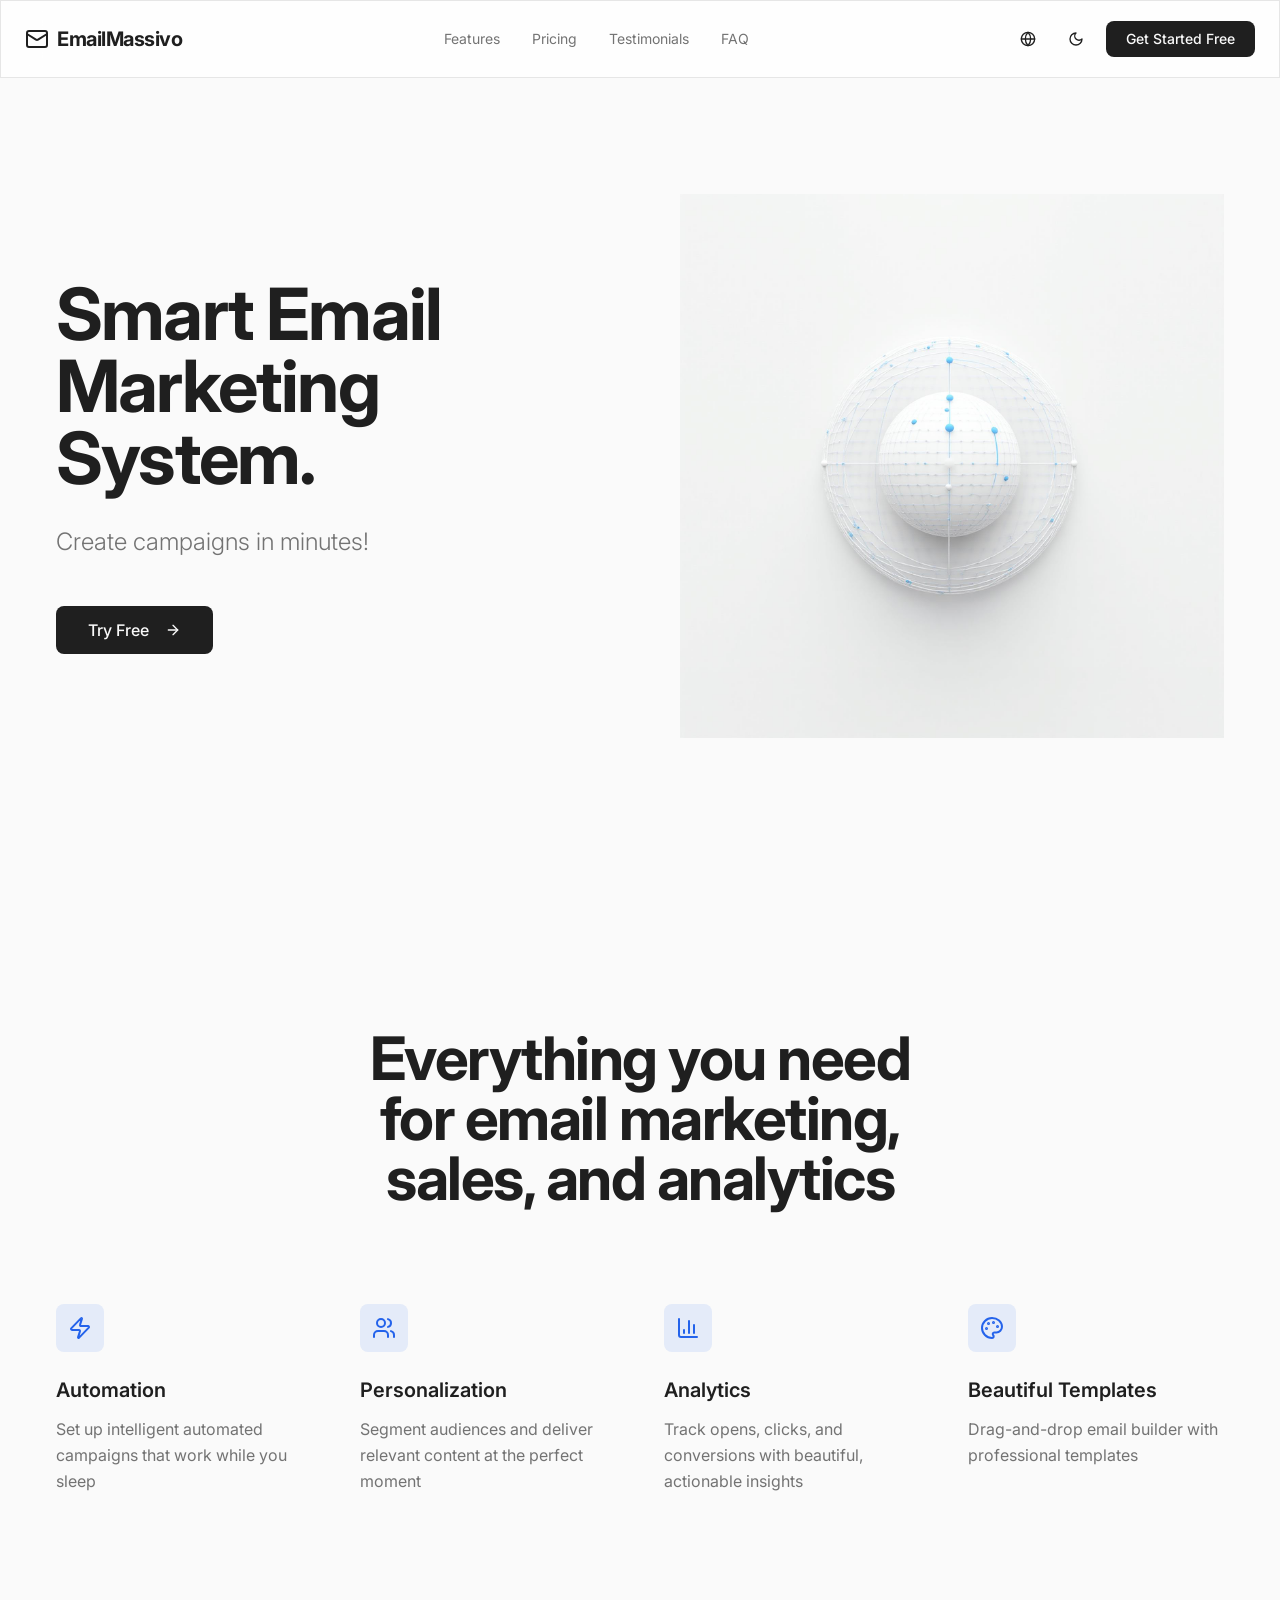
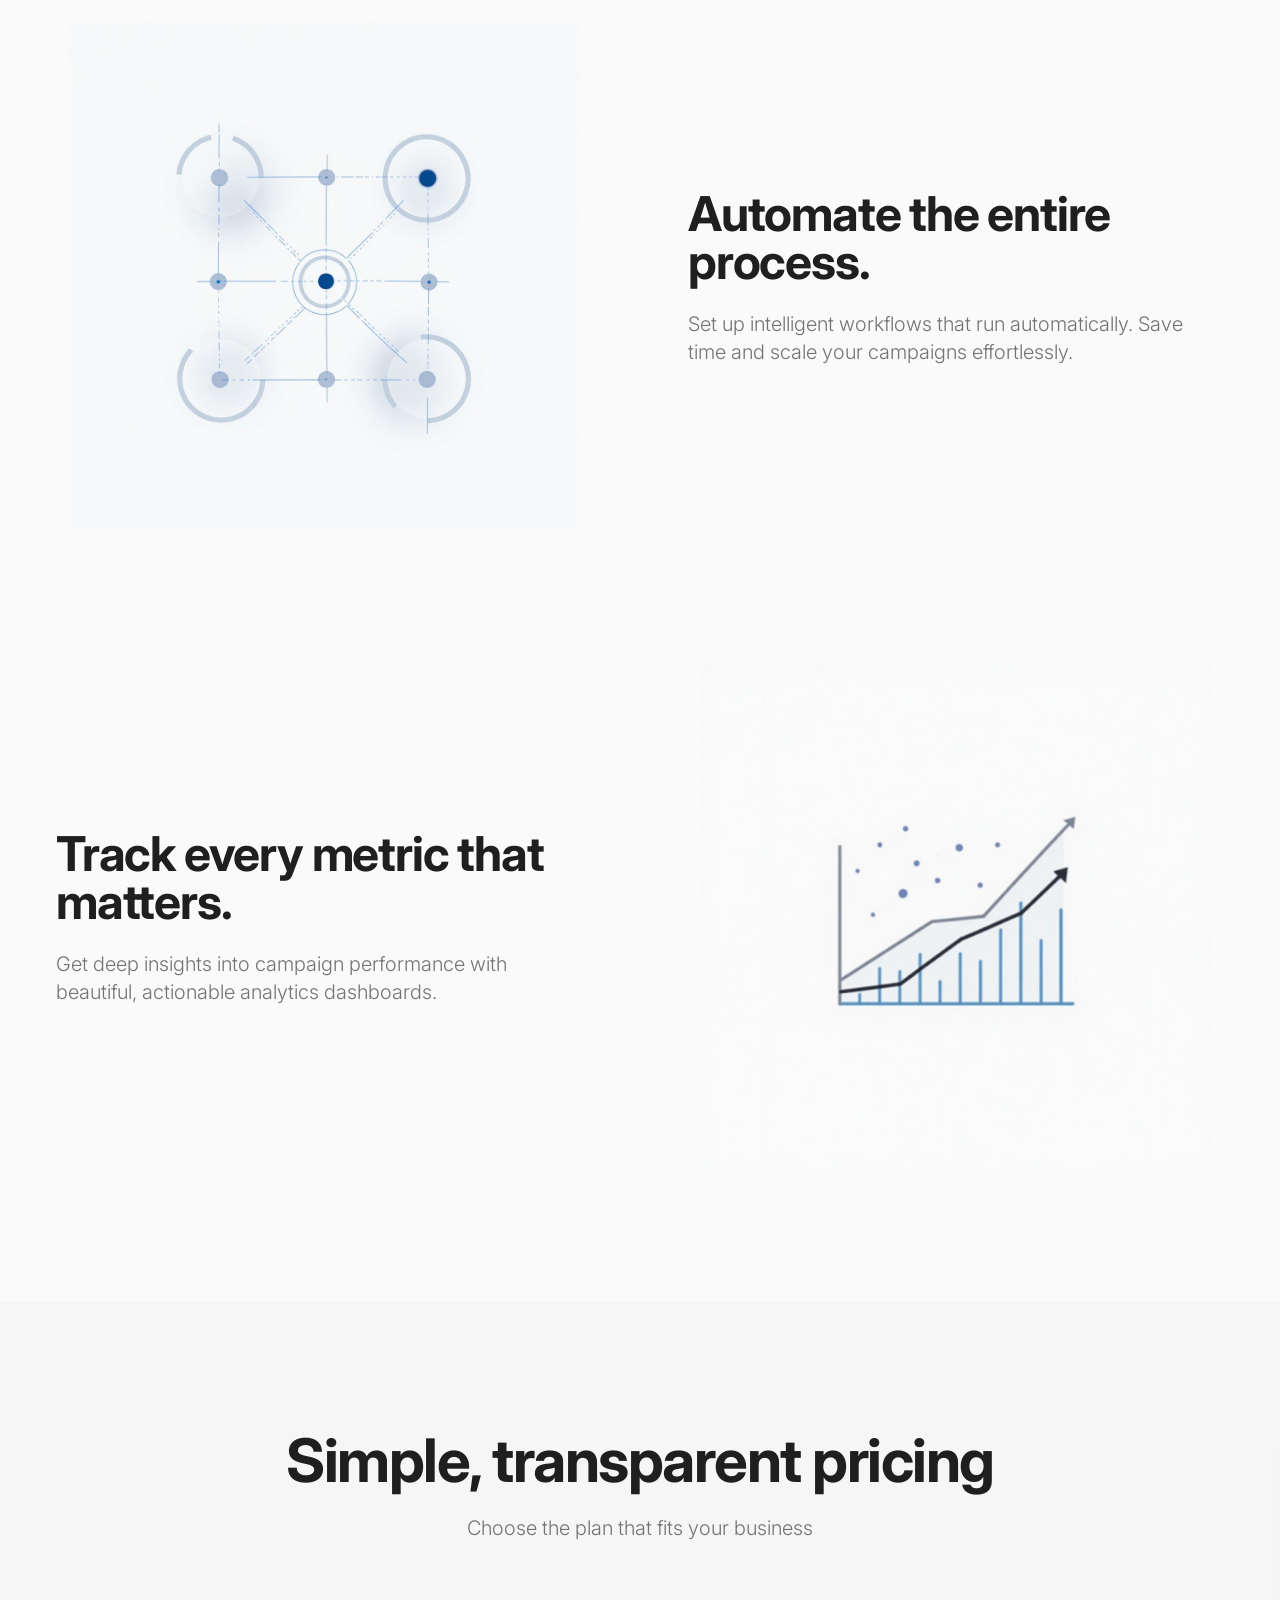
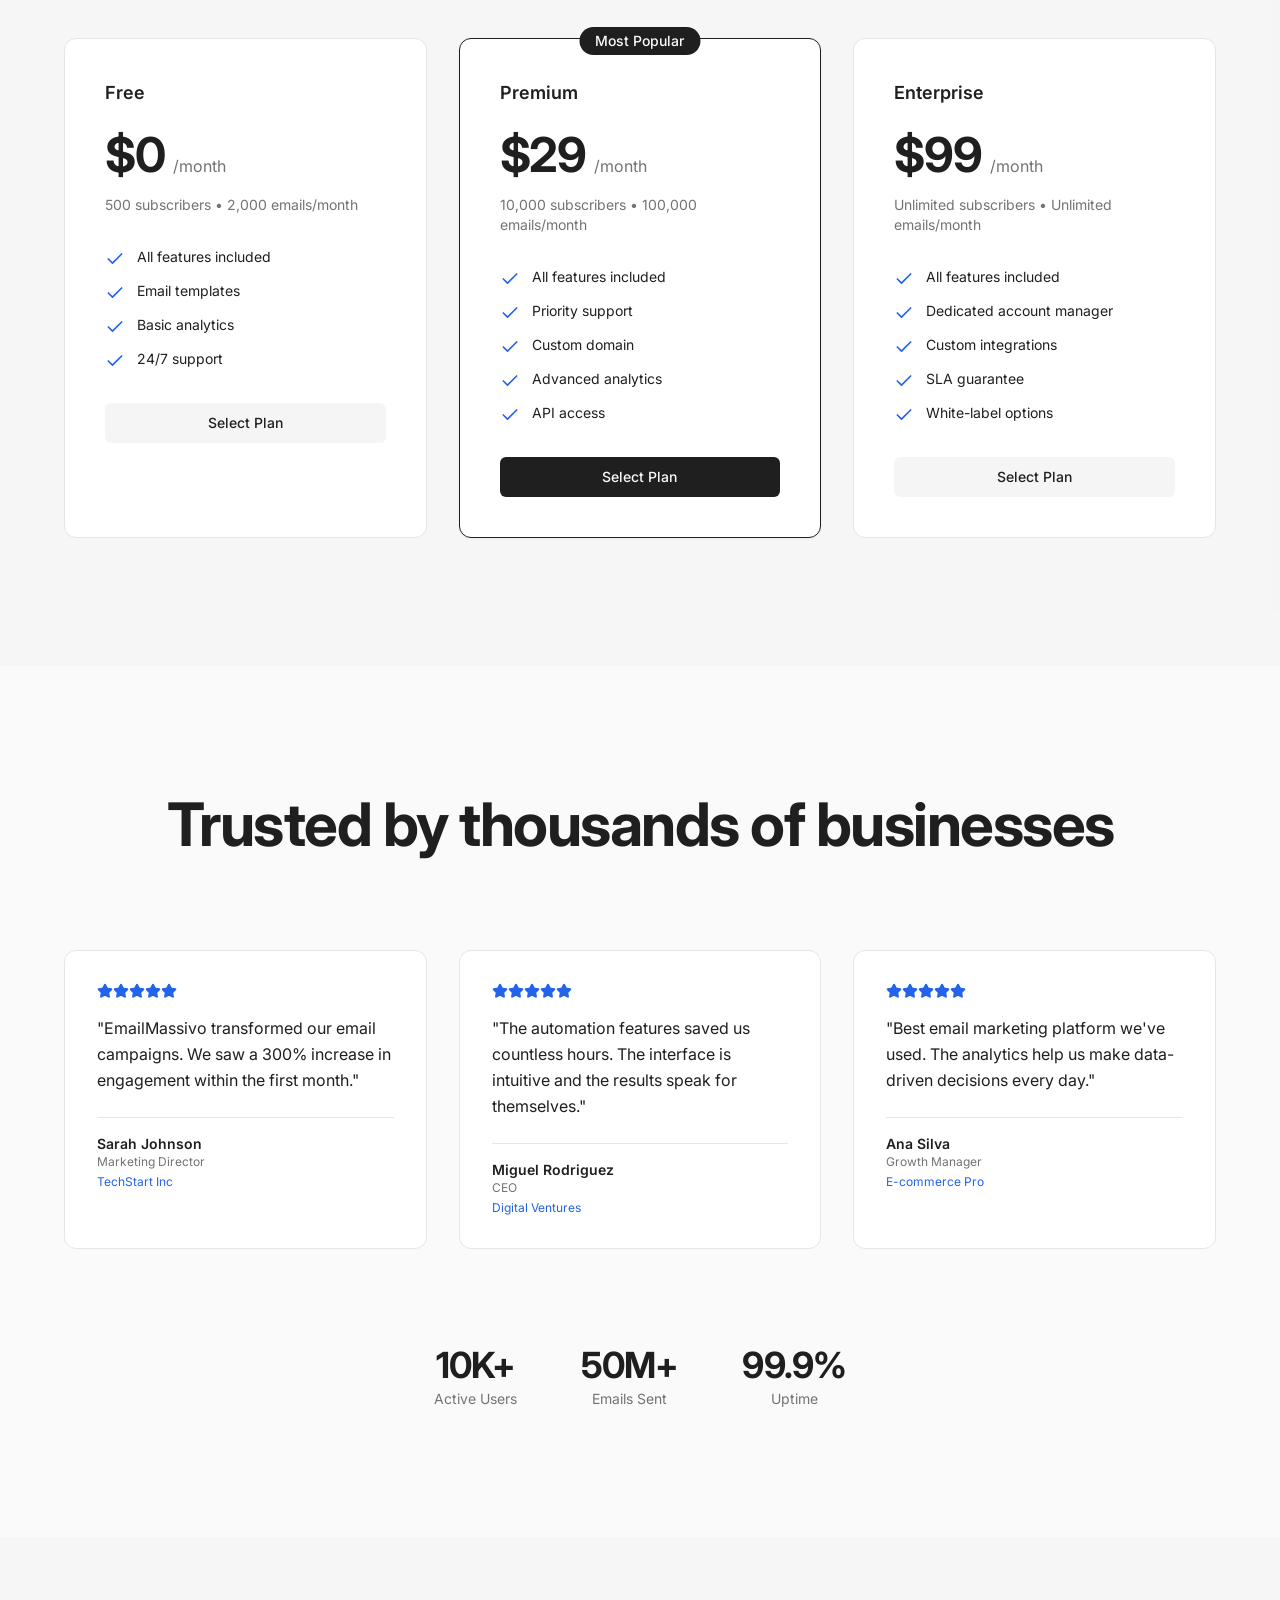
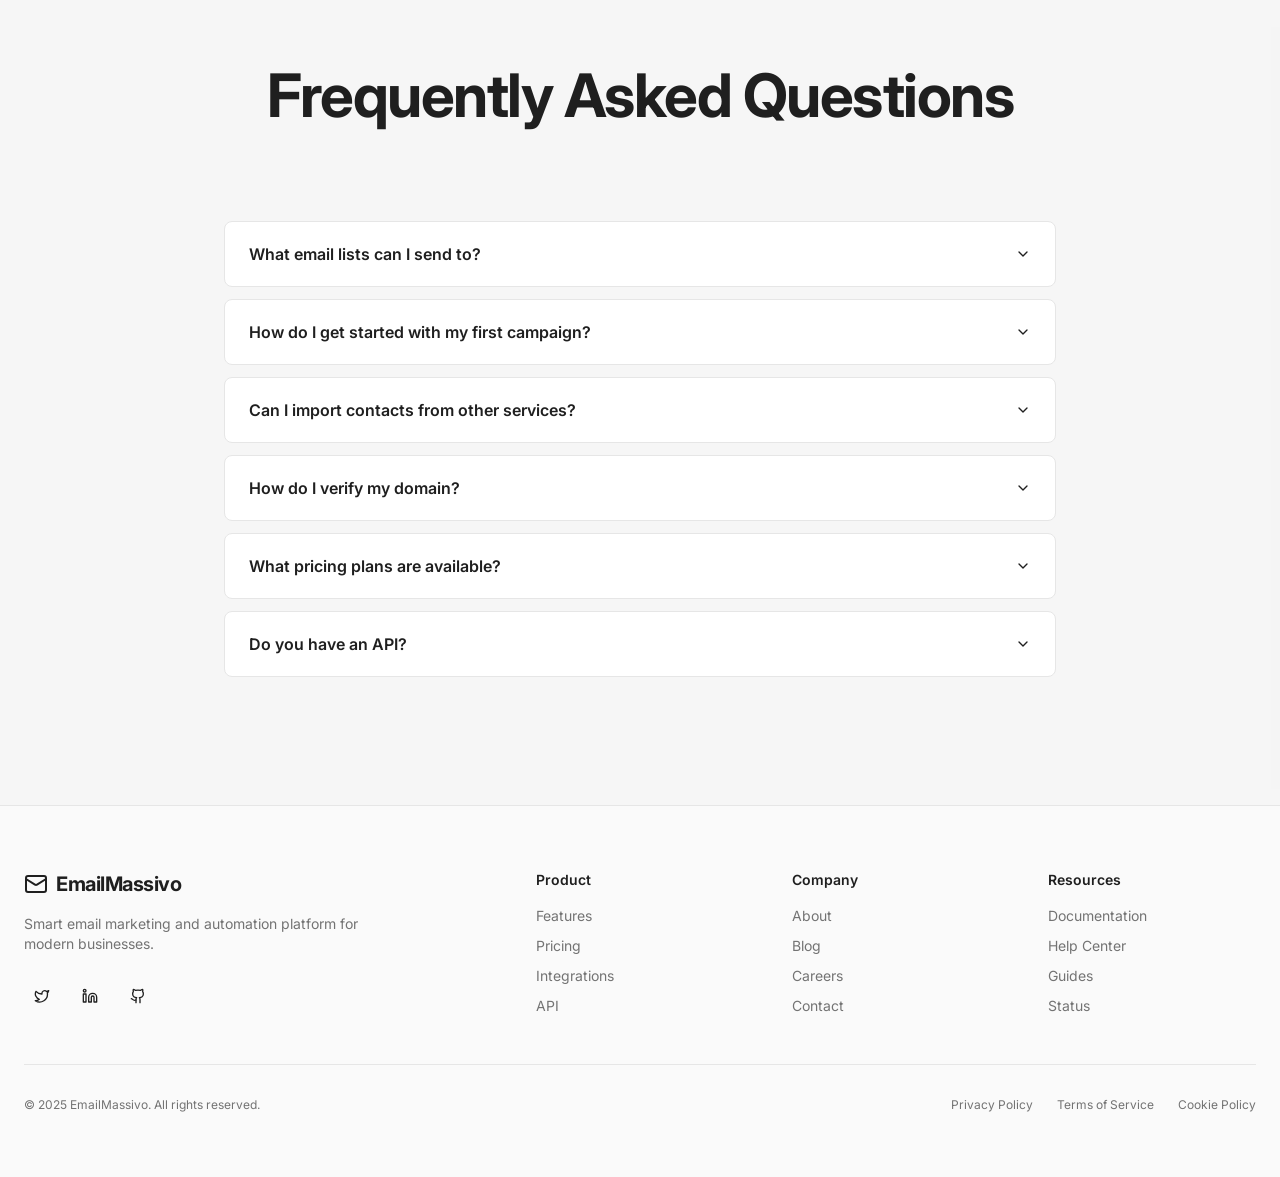
==== commit d904f5d5: "Updates" ====
--- a/index.html
+++ b/index.html
@@ -18,7 +18,7 @@
     <meta name="twitter:card" content="summary_large_image" />
     <meta name="twitter:site" content="@emailmassivo" />
     <meta name="twitter:image" content="https://lovable.dev/opengraph-image-p98pqg.png" />
-    <script type="module" crossorigin src="/assets/index-ENmcmm9_.js"></script>
+    <script type="module" crossorigin src="/assets/index-CT2Yv62Q.js"></script>
     <link rel="stylesheet" crossorigin href="/assets/index-BE3-7nTD.css">
   </head>
 
